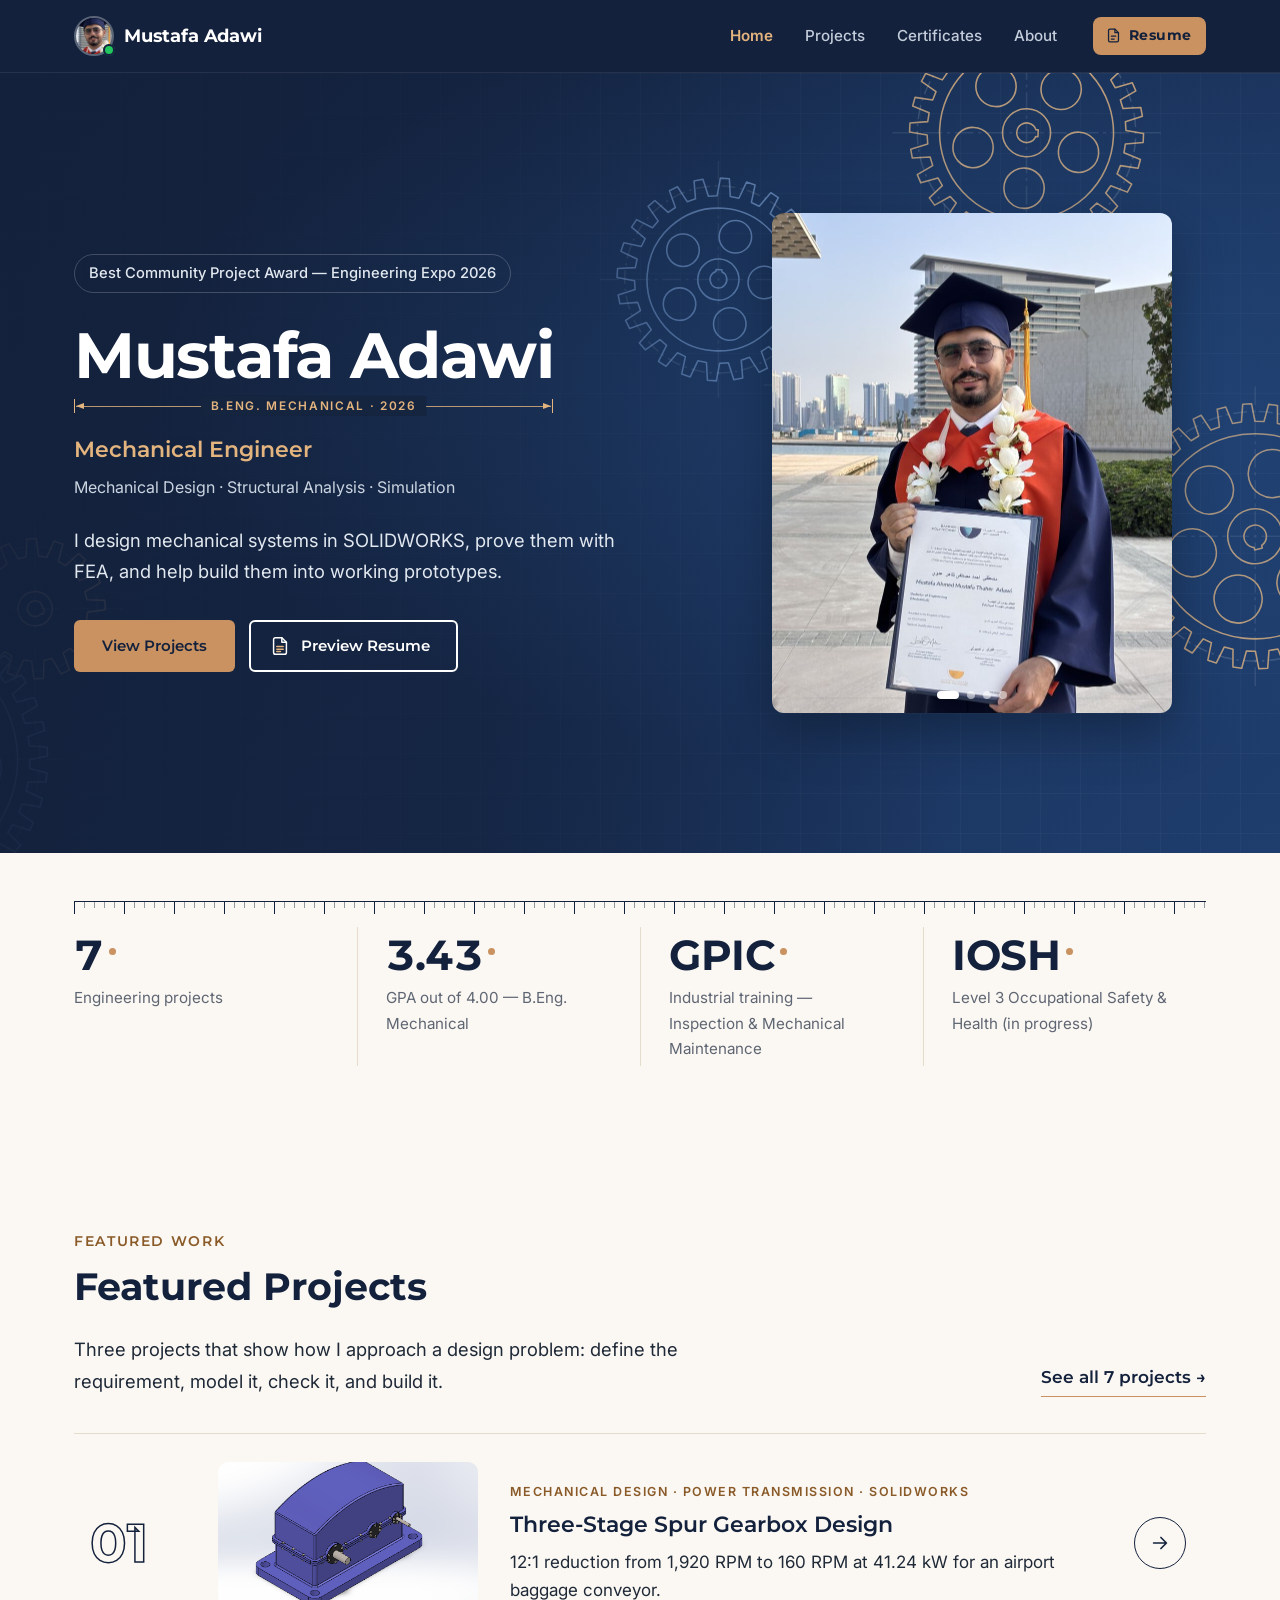
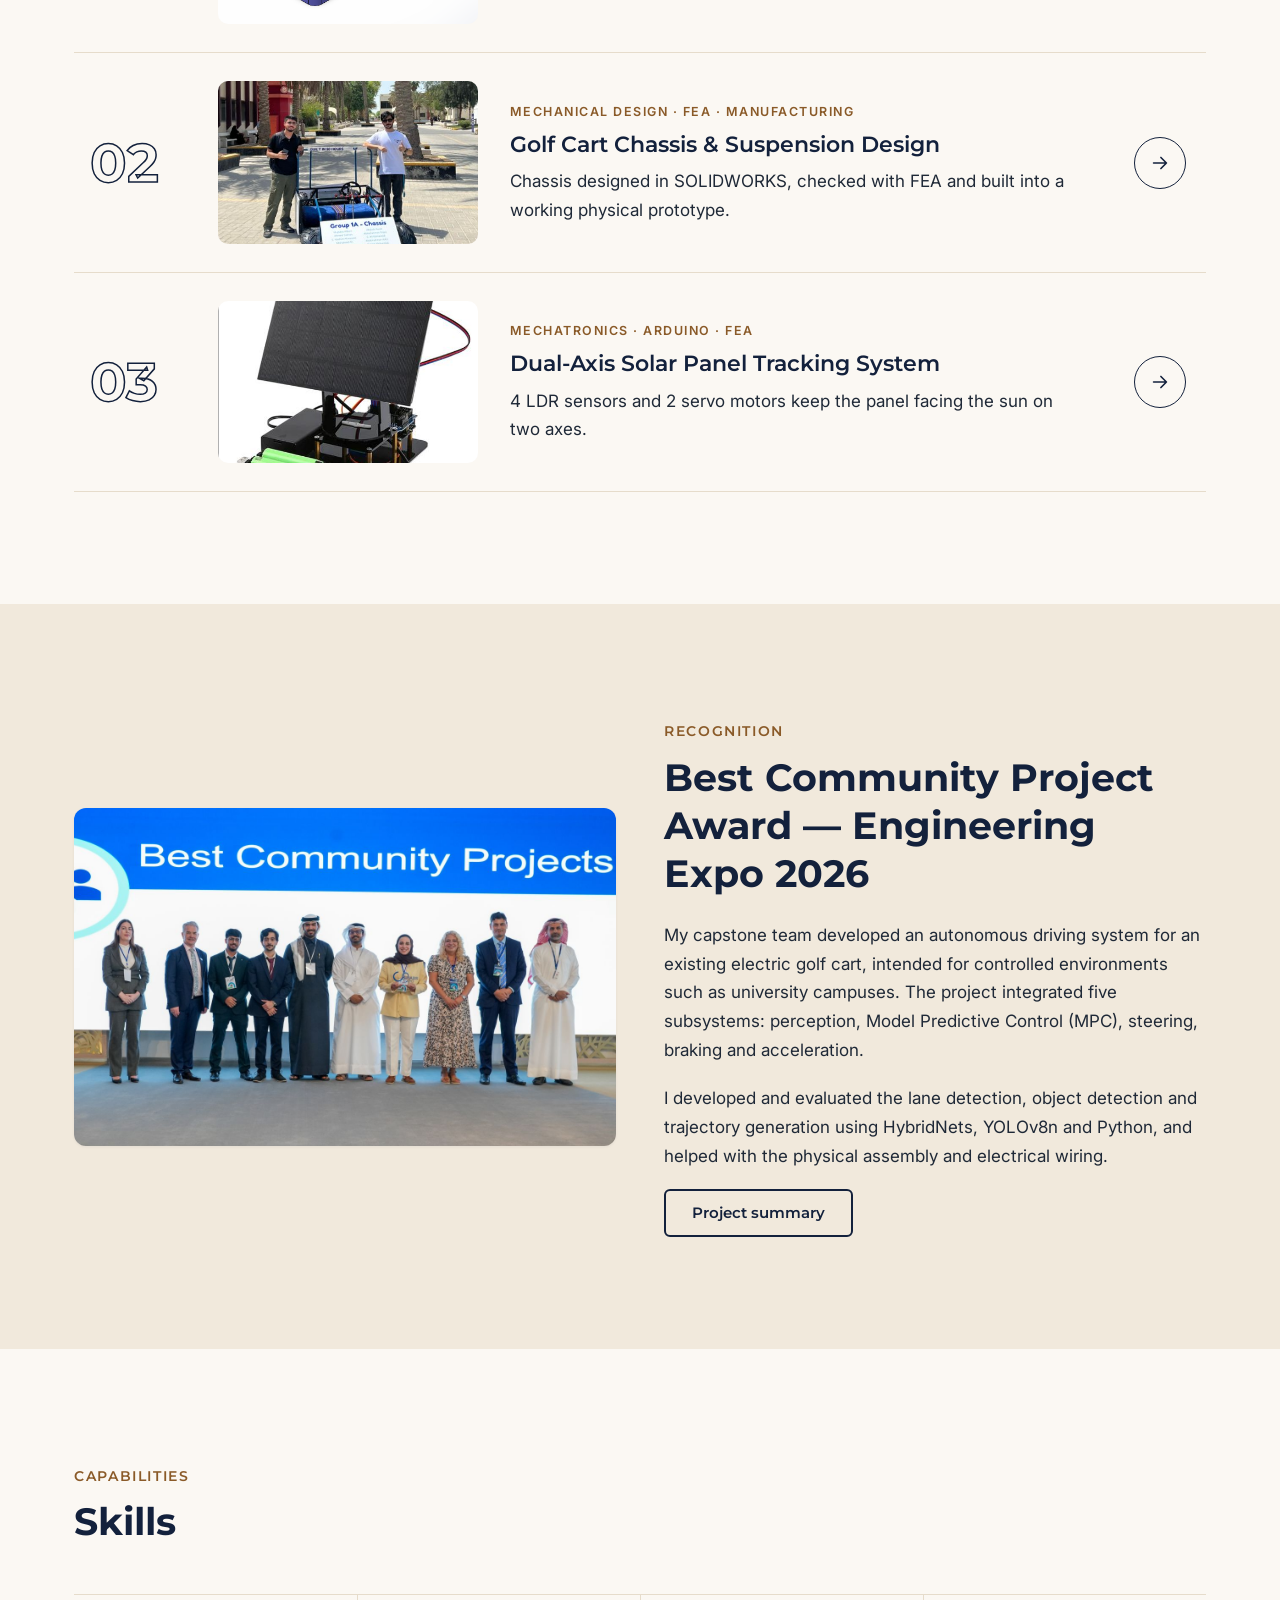
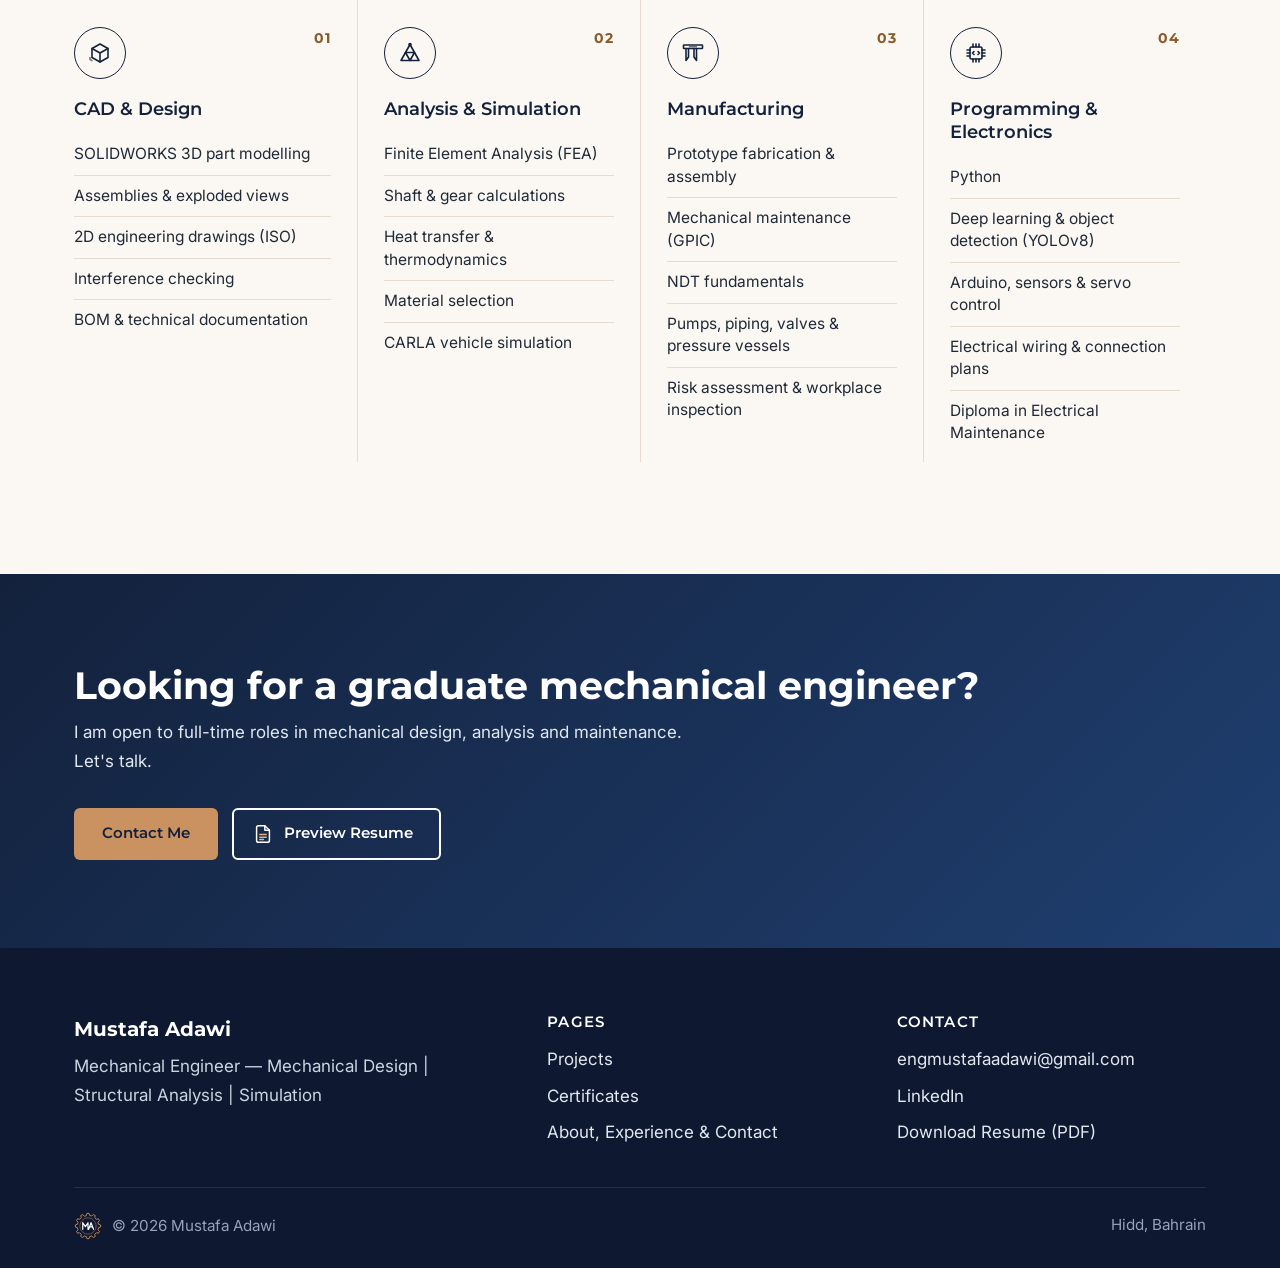
==== index.html @ 3543cd1d "First upload of portfolio" ====
<!DOCTYPE html>
<html lang="en" class="no-js">
<head>
  <meta charset="UTF-8">
  <meta name="viewport" content="width=device-width, initial-scale=1">
  <title>Mustafa Adawi — Portfolio</title>
  <meta name="description" content="Engineering portfolio of Mustafa Adawi, Mechanical Engineering graduate from Bahrain Polytechnic: mechanical design, SOLIDWORKS, FEA, manufacturing and mechatronics projects.">
  <meta property="og:type" content="website">
  <meta property="og:title" content="Mustafa Adawi | Mechanical Engineer">
  <meta property="og:description" content="Mechanical design, structural analysis and simulation projects — gearbox design, golf cart chassis, solar tracker and an award-winning autonomous golf cart.">
  <meta property="og:image" content="assets/img/gearbox-render.png">
  <link rel="icon" href="assets/img/favicon.svg" type="image/svg+xml">
  <link rel="preconnect" href="https://fonts.googleapis.com">
  <link rel="preconnect" href="https://fonts.gstatic.com" crossorigin>
  <link href="https://fonts.googleapis.com/css2?family=Inter:wght@400;500;600&family=Montserrat:wght@600;700&display=swap" rel="stylesheet">
  <link rel="stylesheet" href="assets/css/style.css">
</head>
<body data-page="home">
  <a class="skip-link" href="#main">Skip to content</a>

  <header class="site-header">
    <nav class="container nav" aria-label="Main">
      <a class="brand" href="index.html"><img class="brand__avatar" src="assets/img/avatar.jpg" alt="" width="40" height="40">Mustafa Adawi</a>
      <button class="nav__toggle" type="button" aria-expanded="false" aria-controls="nav-menu" aria-label="Open menu">
        <span class="nav__toggle-bar"></span><span class="nav__toggle-bar"></span><span class="nav__toggle-bar"></span>
      </button>
      <ul class="nav__menu" id="nav-menu">
        <li><a class="nav__link" data-nav="home" href="index.html">Home</a></li>
        <li><a class="nav__link" data-nav="projects" href="projects.html">Projects</a></li>
        <li><a class="nav__link" data-nav="certificates" href="certificates.html">Certificates</a></li>
        <li><a class="nav__link" data-nav="about" href="about.html">About</a></li>
        <li class="nav__cta"><a class="nav__cv" href="assets/docs/Mustafa-Adawi-Resume.pdf" target="_blank" rel="noopener" data-cv-preview="assets/img/resume-preview.jpg" aria-label="View resume"><svg viewBox="0 0 24 24" fill="none" stroke="currentColor" stroke-width="1.8" stroke-linecap="round" stroke-linejoin="round" aria-hidden="true"><path d="M14 3H7a2 2 0 0 0-2 2v14a2 2 0 0 0 2 2h10a2 2 0 0 0 2-2V8l-5-5Z"/><path d="M14 3v5h5M9 13h6M9 17h4"/></svg><span>Resume</span></a></li>
      </ul>
    </nav>
  </header>

  <main id="main">
    <!-- HERO -->
    <section class="hero hero--gears">
      <!-- GEARS:START --><svg class="hero__gears" xmlns="http://www.w3.org/2000/svg" viewBox="0 0 1920 1000" preserveAspectRatio="xMaxYMid slice" aria-hidden="true" focusable="false"><g fill="none" stroke-width="2" stroke-linejoin="round" vector-effect="non-scaling-stroke"><g transform="translate(1490 400)"><path d="M-232,0H232M0,-232V232" stroke="rgba(255,255,255,0.12)" stroke-dasharray="24 6 4 6"/><g transform="rotate(0)"><animateTransform attributeName="transform" type="rotate" from="0" to="360" dur="120s" repeatCount="indefinite"/><path d="M187.29,-8.83L209.93,-5.61L209.93,5.61L187.29,8.83L186.37,20.58L208.22,27.3L206.46,38.38L183.6,38.02L180.85,49.48L201.38,59.54L197.92,70.2L175.4,66.28L170.89,77.16L189.59,90.31L184.5,100.3L162.87,92.9L156.71,102.94L173.13,118.85L166.54,127.93L146.33,117.23L138.68,126.19L152.4,144.47L144.47,152.4L126.19,138.68L117.23,146.33L127.93,166.54L118.85,173.13L102.94,156.71L92.9,162.87L100.3,184.5L90.31,189.59L77.16,170.89L66.28,175.4L70.2,197.92L59.54,201.38L49.48,180.85L38.02,183.6L38.38,206.46L27.3,208.22L20.58,186.37L8.83,187.29L5.61,209.93L-5.61,209.93L-8.83,187.29L-20.58,186.37L-27.3,208.22L-38.38,206.46L-38.02,183.6L-49.48,180.85L-59.54,201.38L-70.2,197.92L-66.28,175.4L-77.16,170.89L-90.31,189.59L-100.3,184.5L-92.9,162.87L-102.94,156.71L-118.85,173.13L-127.93,166.54L-117.23,146.33L-126.19,138.68L-144.47,152.4L-152.4,144.47L-138.68,126.19L-146.33,117.23L-166.54,127.93L-173.13,118.85L-156.71,102.94L-162.87,92.9L-184.5,100.3L-189.59,90.31L-170.89,77.16L-175.4,66.28L-197.92,70.2L-201.38,59.54L-180.85,49.48L-183.6,38.02L-206.46,38.38L-208.22,27.3L-186.37,20.58L-187.29,8.83L-209.93,5.61L-209.93,-5.61L-187.29,-8.83L-186.37,-20.58L-208.22,-27.3L-206.46,-38.38L-183.6,-38.02L-180.85,-49.48L-201.38,-59.54L-197.92,-70.2L-175.4,-66.28L-170.89,-77.16L-189.59,-90.31L-184.5,-100.3L-162.87,-92.9L-156.71,-102.94L-173.13,-118.85L-166.54,-127.93L-146.33,-117.23L-138.68,-126.19L-152.4,-144.47L-144.47,-152.4L-126.19,-138.68L-117.23,-146.33L-127.93,-166.54L-118.85,-173.13L-102.94,-156.71L-92.9,-162.87L-100.3,-184.5L-90.31,-189.59L-77.16,-170.89L-66.28,-175.4L-70.2,-197.92L-59.54,-201.38L-49.48,-180.85L-38.02,-183.6L-38.38,-206.46L-27.3,-208.22L-20.58,-186.37L-8.83,-187.29L-5.61,-209.93L5.61,-209.93L8.83,-187.29L20.58,-186.37L27.3,-208.22L38.38,-206.46L38.02,-183.6L49.48,-180.85L59.54,-201.38L70.2,-197.92L66.28,-175.4L77.16,-170.89L90.31,-189.59L100.3,-184.5L92.9,-162.87L102.94,-156.71L118.85,-173.13L127.93,-166.54L117.23,-146.33L126.19,-138.68L144.47,-152.4L152.4,-144.47L138.68,-126.19L146.33,-117.23L166.54,-127.93L173.13,-118.85L156.71,-102.94L162.87,-92.9L184.5,-100.3L189.59,-90.31L170.89,-77.16L175.4,-66.28L197.92,-70.2L201.38,-59.54L180.85,-49.48L183.6,-38.02L206.46,-38.38L208.22,-27.3L186.37,-20.58Z" stroke="#E3B47E"/><circle r="171.5" stroke="#E3B47E"/><circle cx="107.75" cy="0" r="40.8" stroke="#E3B47E"/><circle cx="53.88" cy="93.31" r="40.8" stroke="#E3B47E"/><circle cx="-53.88" cy="93.31" r="40.8" stroke="#E3B47E"/><circle cx="-107.75" cy="0" r="40.8" stroke="#E3B47E"/><circle cx="-53.88" cy="-93.31" r="40.8" stroke="#E3B47E"/><circle cx="53.88" cy="-93.31" r="40.8" stroke="#E3B47E"/><circle r="44" stroke="#E3B47E"/><path d="M-6.3,-16.92L-6.3,-21.15L6.3,-21.15L6.3,-16.92A18,18 0 1 1 -6.3,-16.92Z" stroke="#E3B47E"/><circle r="200" stroke="rgba(255,255,255,0.18)" stroke-dasharray="18 6 3 6"/></g></g><g transform="translate(1199.98 264.76)"><path d="M-152,0H152M0,-152V152" stroke="rgba(255,255,255,0.12)" stroke-dasharray="24 6 4 6"/><g transform="rotate(374.17)"><animateTransform attributeName="transform" type="rotate" from="374.17" to="14.17" dur="72s" repeatCount="indefinite"/><path d="M107.17,-8.43L129.87,-5.78L129.87,5.78L107.17,8.43L105.7,19.59L126.94,28.03L123.95,39.2L101.33,35.88L97.03,46.28L115.36,59.93L109.58,69.94L88.59,60.89L81.74,69.82L95.92,87.74L87.74,95.92L69.82,81.74L60.89,88.59L69.94,109.58L59.93,115.36L46.28,97.03L35.88,101.33L39.2,123.95L28.03,126.94L19.59,105.7L8.43,107.17L5.78,129.87L-5.78,129.87L-8.43,107.17L-19.59,105.7L-28.03,126.94L-39.2,123.95L-35.88,101.33L-46.28,97.03L-59.93,115.36L-69.94,109.58L-60.89,88.59L-69.82,81.74L-87.74,95.92L-95.92,87.74L-81.74,69.82L-88.59,60.89L-109.58,69.94L-115.36,59.93L-97.03,46.28L-101.33,35.88L-123.95,39.2L-126.94,28.03L-105.7,19.59L-107.17,8.43L-129.87,5.78L-129.87,-5.78L-107.17,-8.43L-105.7,-19.59L-126.94,-28.03L-123.95,-39.2L-101.33,-35.88L-97.03,-46.28L-115.36,-59.93L-109.58,-69.94L-88.59,-60.89L-81.74,-69.82L-95.92,-87.74L-87.74,-95.92L-69.82,-81.74L-60.89,-88.59L-69.94,-109.58L-59.93,-115.36L-46.28,-97.03L-35.88,-101.33L-39.2,-123.95L-28.03,-126.94L-19.59,-105.7L-8.43,-107.17L-5.78,-129.87L5.78,-129.87L8.43,-107.17L19.59,-105.7L28.03,-126.94L39.2,-123.95L35.88,-101.33L46.28,-97.03L59.93,-115.36L69.94,-109.58L60.89,-88.59L69.82,-81.74L87.74,-95.92L95.92,-87.74L81.74,-69.82L88.59,-60.89L109.58,-69.94L115.36,-59.93L97.03,-46.28L101.33,-35.88L123.95,-39.2L126.94,-28.03L105.7,-19.59Z" stroke="#8FB3E8"/><circle r="91.5" stroke="#8FB3E8"/><circle cx="58.95" cy="0" r="20.83" stroke="#8FB3E8"/><circle cx="18.22" cy="56.06" r="20.83" stroke="#8FB3E8"/><circle cx="-47.69" cy="34.65" r="20.83" stroke="#8FB3E8"/><circle cx="-47.69" cy="-34.65" r="20.83" stroke="#8FB3E8"/><circle cx="18.22" cy="-56.06" r="20.83" stroke="#8FB3E8"/><circle r="26.4" stroke="#8FB3E8"/><path d="M-3.78,-10.15L-3.78,-12.69L3.78,-12.69L3.78,-10.15A10.8,10.8 0 1 1 -3.78,-10.15Z" stroke="#8FB3E8"/><circle r="120" stroke="rgba(255,255,255,0.18)" stroke-dasharray="18 6 3 6"/></g></g><g transform="translate(1643.68 645.93)"><path d="M-122,0H122M0,-122V122" stroke="rgba(255,255,255,0.12)" stroke-dasharray="24 6 4 6"/><g transform="rotate(236.89)"><animateTransform attributeName="transform" type="rotate" from="236.89" to="-123.11" dur="54s" repeatCount="indefinite"/><path d="M77.08,-8.1L99.82,-5.93L99.82,5.93L77.08,8.1L75.2,18.75L95.83,28.57L91.78,39.71L69.66,33.97L64.25,43.34L80.28,59.62L72.66,68.71L53.84,55.75L45.55,62.7L55.05,83.48L44.78,89.42L31.52,70.8L21.36,74.5L23.17,97.28L11.49,99.34L5.41,77.31L-5.41,77.31L-11.49,99.34L-23.17,97.28L-21.36,74.5L-31.52,70.8L-44.78,89.42L-55.05,83.48L-45.55,62.7L-53.84,55.75L-72.66,68.71L-80.28,59.62L-64.25,43.34L-69.66,33.97L-91.78,39.71L-95.83,28.57L-75.2,18.75L-77.08,8.1L-99.82,5.93L-99.82,-5.93L-77.08,-8.1L-75.2,-18.75L-95.83,-28.57L-91.78,-39.71L-69.66,-33.97L-64.25,-43.34L-80.28,-59.62L-72.66,-68.71L-53.84,-55.75L-45.55,-62.7L-55.05,-83.48L-44.78,-89.42L-31.52,-70.8L-21.36,-74.5L-23.17,-97.28L-11.49,-99.34L-5.41,-77.31L5.41,-77.31L11.49,-99.34L23.17,-97.28L21.36,-74.5L31.52,-70.8L44.78,-89.42L55.05,-83.48L45.55,-62.7L53.84,-55.75L72.66,-68.71L80.28,-59.62L64.25,-43.34L69.66,-33.97L91.78,-39.71L95.83,-28.57L75.2,-18.75Z" stroke="#8FB3E8"/><circle r="61.5" stroke="#8FB3E8"/><circle cx="41.75" cy="0" r="12.64" stroke="#8FB3E8"/><circle cx="12.9" cy="39.71" r="12.64" stroke="#8FB3E8"/><circle cx="-33.78" cy="24.54" r="12.64" stroke="#8FB3E8"/><circle cx="-33.78" cy="-24.54" r="12.64" stroke="#8FB3E8"/><circle cx="12.9" cy="-39.71" r="12.64" stroke="#8FB3E8"/><circle r="22" stroke="#8FB3E8"/><path d="M-3.5,-9.4L-3.5,-11.75L3.5,-11.75L3.5,-9.4A10,10 0 1 1 -3.5,-9.4Z" stroke="#8FB3E8"/><circle r="90" stroke="rgba(255,255,255,0.18)" stroke-dasharray="18 6 3 6"/></g></g><g transform="translate(1888.21 593.96)"><path d="M-192,0H192M0,-192V192" stroke="rgba(255,255,255,0.12)" stroke-dasharray="24 6 4 6"/><g transform="rotate(157.38)"><animateTransform attributeName="transform" type="rotate" from="157.38" to="517.38" dur="96s" repeatCount="indefinite"/><path d="M147.24,-8.68L169.91,-5.67L169.91,5.67L147.24,8.68L146.11,20.21L167.75,27.58L165.53,38.71L142.72,37.24L139.36,48.33L159.14,59.78L154.8,70.26L132.71,64.37L127.25,74.58L144.42,89.68L138.12,99.11L117.6,89.02L110.26,97.98L124.15,116.13L116.13,124.15L97.98,110.26L89.02,117.6L99.11,138.12L89.68,144.42L74.58,127.25L64.37,132.71L70.26,154.8L59.78,159.14L48.33,139.36L37.24,142.72L38.71,165.53L27.58,167.75L20.21,146.11L8.68,147.24L5.67,169.91L-5.67,169.91L-8.68,147.24L-20.21,146.11L-27.58,167.75L-38.71,165.53L-37.24,142.72L-48.33,139.36L-59.78,159.14L-70.26,154.8L-64.37,132.71L-74.58,127.25L-89.68,144.42L-99.11,138.12L-89.02,117.6L-97.98,110.26L-116.13,124.15L-124.15,116.13L-110.26,97.98L-117.6,89.02L-138.12,99.11L-144.42,89.68L-127.25,74.58L-132.71,64.37L-154.8,70.26L-159.14,59.78L-139.36,48.33L-142.72,37.24L-165.53,38.71L-167.75,27.58L-146.11,20.21L-147.24,8.68L-169.91,5.67L-169.91,-5.67L-147.24,-8.68L-146.11,-20.21L-167.75,-27.58L-165.53,-38.71L-142.72,-37.24L-139.36,-48.33L-159.14,-59.78L-154.8,-70.26L-132.71,-64.37L-127.25,-74.58L-144.42,-89.68L-138.12,-99.11L-117.6,-89.02L-110.26,-97.98L-124.15,-116.13L-116.13,-124.15L-97.98,-110.26L-89.02,-117.6L-99.11,-138.12L-89.68,-144.42L-74.58,-127.25L-64.37,-132.71L-70.26,-154.8L-59.78,-159.14L-48.33,-139.36L-37.24,-142.72L-38.71,-165.53L-27.58,-167.75L-20.21,-146.11L-8.68,-147.24L-5.67,-169.91L5.67,-169.91L8.68,-147.24L20.21,-146.11L27.58,-167.75L38.71,-165.53L37.24,-142.72L48.33,-139.36L59.78,-159.14L70.26,-154.8L64.37,-132.71L74.58,-127.25L89.68,-144.42L99.11,-138.12L89.02,-117.6L97.98,-110.26L116.13,-124.15L124.15,-116.13L110.26,-97.98L117.6,-89.02L138.12,-99.11L144.42,-89.68L127.25,-74.58L132.71,-64.37L154.8,-70.26L159.14,-59.78L139.36,-48.33L142.72,-37.24L165.53,-38.71L167.75,-27.58L146.11,-20.21Z" stroke="#E3B47E"/><circle r="131.5" stroke="#E3B47E"/><circle cx="83.35" cy="0" r="30.82" stroke="#E3B47E"/><circle cx="41.68" cy="72.18" r="30.82" stroke="#E3B47E"/><circle cx="-41.68" cy="72.18" r="30.82" stroke="#E3B47E"/><circle cx="-83.35" cy="0" r="30.82" stroke="#E3B47E"/><circle cx="-41.68" cy="-72.18" r="30.82" stroke="#E3B47E"/><circle cx="41.68" cy="-72.18" r="30.82" stroke="#E3B47E"/><circle r="35.2" stroke="#E3B47E"/><path d="M-5.04,-13.54L-5.04,-16.92L5.04,-16.92L5.04,-13.54A14.4,14.4 0 1 1 -5.04,-13.54Z" stroke="#E3B47E"/><circle r="160" stroke="rgba(255,255,255,0.18)" stroke-dasharray="18 6 3 6"/></g></g><g transform="translate(1595.07 76.64)"><path d="M-172,0H172M0,-172V172" stroke="rgba(255,255,255,0.12)" stroke-dasharray="24 6 4 6"/><g transform="rotate(101.57)"><animateTransform attributeName="transform" type="rotate" from="101.57" to="-258.43" dur="84s" repeatCount="indefinite"/><path d="M127.21,-8.58L149.89,-5.72L149.89,5.72L127.21,8.58L125.93,19.95L147.41,27.78L144.86,38.93L122.11,36.67L118.33,47.47L137.53,59.88L132.56,70.19L110.89,62.92L104.81,72.61L120.76,88.98L113.62,97.93L94.11,86.02L86.02,94.11L97.93,113.62L88.98,120.76L72.61,104.81L62.92,110.89L70.19,132.56L59.88,137.53L47.47,118.33L36.67,122.11L38.93,144.86L27.78,147.41L19.95,125.93L8.58,127.21L5.72,149.89L-5.72,149.89L-8.58,127.21L-19.95,125.93L-27.78,147.41L-38.93,144.86L-36.67,122.11L-47.47,118.33L-59.88,137.53L-70.19,132.56L-62.92,110.89L-72.61,104.81L-88.98,120.76L-97.93,113.62L-86.02,94.11L-94.11,86.02L-113.62,97.93L-120.76,88.98L-104.81,72.61L-110.89,62.92L-132.56,70.19L-137.53,59.88L-118.33,47.47L-122.11,36.67L-144.86,38.93L-147.41,27.78L-125.93,19.95L-127.21,8.58L-149.89,5.72L-149.89,-5.72L-127.21,-8.58L-125.93,-19.95L-147.41,-27.78L-144.86,-38.93L-122.11,-36.67L-118.33,-47.47L-137.53,-59.88L-132.56,-70.19L-110.89,-62.92L-104.81,-72.61L-120.76,-88.98L-113.62,-97.93L-94.11,-86.02L-86.02,-94.11L-97.93,-113.62L-88.98,-120.76L-72.61,-104.81L-62.92,-110.89L-70.19,-132.56L-59.88,-137.53L-47.47,-118.33L-36.67,-122.11L-38.93,-144.86L-27.78,-147.41L-19.95,-125.93L-8.58,-127.21L-5.72,-149.89L5.72,-149.89L8.58,-127.21L19.95,-125.93L27.78,-147.41L38.93,-144.86L36.67,-122.11L47.47,-118.33L59.88,-137.53L70.19,-132.56L62.92,-110.89L72.61,-104.81L88.98,-120.76L97.93,-113.62L86.02,-94.11L94.11,-86.02L113.62,-97.93L120.76,-88.98L104.81,-72.61L110.89,-62.92L132.56,-70.19L137.53,-59.88L118.33,-47.47L122.11,-36.67L144.86,-38.93L147.41,-27.78L125.93,-19.95Z" stroke="#E3B47E"/><circle r="111.5" stroke="#E3B47E"/><circle cx="71.15" cy="0" r="25.82" stroke="#E3B47E"/><circle cx="21.99" cy="67.67" r="25.82" stroke="#E3B47E"/><circle cx="-57.56" cy="41.82" r="25.82" stroke="#E3B47E"/><circle cx="-57.56" cy="-41.82" r="25.82" stroke="#E3B47E"/><circle cx="21.99" cy="-67.67" r="25.82" stroke="#E3B47E"/><circle r="30.8" stroke="#E3B47E"/><path d="M-4.41,-11.84L-4.41,-14.81L4.41,-14.81L4.41,-11.84A12.6,12.6 0 1 1 -4.41,-11.84Z" stroke="#E3B47E"/><circle r="140" stroke="rgba(255,255,255,0.18)" stroke-dasharray="18 6 3 6"/></g></g><g transform="translate(150 880)"><path d="M-212,0H212M0,-212V212" stroke="rgba(255,255,255,0.12)" stroke-dasharray="24 6 4 6"/><g transform="rotate(0)"><animateTransform attributeName="transform" type="rotate" from="0" to="360" dur="108s" repeatCount="indefinite"/><path d="M167.27,-8.77L189.92,-5.64L189.92,5.64L167.27,8.77L166.25,20.41L188.01,27.43L186.05,38.53L163.21,37.68L160.18,48.97L180.39,59.66L176.54,70.25L154.18,65.45L149.24,76.04L167.29,90.08L161.65,99.84L140.48,91.23L133.77,100.8L149.11,117.76L141.86,126.39L122.5,114.23L114.23,122.5L126.39,141.86L117.76,149.11L100.8,133.77L91.23,140.48L99.84,161.65L90.08,167.29L76.04,149.24L65.45,154.18L70.25,176.54L59.66,180.39L48.97,160.18L37.68,163.21L38.53,186.05L27.43,188.01L20.41,166.25L8.77,167.27L5.64,189.92L-5.64,189.92L-8.77,167.27L-20.41,166.25L-27.43,188.01L-38.53,186.05L-37.68,163.21L-48.97,160.18L-59.66,180.39L-70.25,176.54L-65.45,154.18L-76.04,149.24L-90.08,167.29L-99.84,161.65L-91.23,140.48L-100.8,133.77L-117.76,149.11L-126.39,141.86L-114.23,122.5L-122.5,114.23L-141.86,126.39L-149.11,117.76L-133.77,100.8L-140.48,91.23L-161.65,99.84L-167.29,90.08L-149.24,76.04L-154.18,65.45L-176.54,70.25L-180.39,59.66L-160.18,48.97L-163.21,37.68L-186.05,38.53L-188.01,27.43L-166.25,20.41L-167.27,8.77L-189.92,5.64L-189.92,-5.64L-167.27,-8.77L-166.25,-20.41L-188.01,-27.43L-186.05,-38.53L-163.21,-37.68L-160.18,-48.97L-180.39,-59.66L-176.54,-70.25L-154.18,-65.45L-149.24,-76.04L-167.29,-90.08L-161.65,-99.84L-140.48,-91.23L-133.77,-100.8L-149.11,-117.76L-141.86,-126.39L-122.5,-114.23L-114.23,-122.5L-126.39,-141.86L-117.76,-149.11L-100.8,-133.77L-91.23,-140.48L-99.84,-161.65L-90.08,-167.29L-76.04,-149.24L-65.45,-154.18L-70.25,-176.54L-59.66,-180.39L-48.97,-160.18L-37.68,-163.21L-38.53,-186.05L-27.43,-188.01L-20.41,-166.25L-8.77,-167.27L-5.64,-189.92L5.64,-189.92L8.77,-167.27L20.41,-166.25L27.43,-188.01L38.53,-186.05L37.68,-163.21L48.97,-160.18L59.66,-180.39L70.25,-176.54L65.45,-154.18L76.04,-149.24L90.08,-167.29L99.84,-161.65L91.23,-140.48L100.8,-133.77L117.76,-149.11L126.39,-141.86L114.23,-122.5L122.5,-114.23L141.86,-126.39L149.11,-117.76L133.77,-100.8L140.48,-91.23L161.65,-99.84L167.29,-90.08L149.24,-76.04L154.18,-65.45L176.54,-70.25L180.39,-59.66L160.18,-48.97L163.21,-37.68L186.05,-38.53L188.01,-27.43L166.25,-20.41Z" stroke="#8FB3E8"/><circle r="151.5" stroke="#8FB3E8"/><circle cx="95.55" cy="0" r="35.81" stroke="#8FB3E8"/><circle cx="47.78" cy="82.75" r="35.81" stroke="#8FB3E8"/><circle cx="-47.78" cy="82.75" r="35.81" stroke="#8FB3E8"/><circle cx="-95.55" cy="0" r="35.81" stroke="#8FB3E8"/><circle cx="-47.78" cy="-82.75" r="35.81" stroke="#8FB3E8"/><circle cx="47.78" cy="-82.75" r="35.81" stroke="#8FB3E8"/><circle r="39.6" stroke="#8FB3E8"/><path d="M-5.67,-15.23L-5.67,-19.04L5.67,-19.04L5.67,-15.23A16.2,16.2 0 1 1 -5.67,-15.23Z" stroke="#8FB3E8"/><circle r="180" stroke="rgba(255,255,255,0.18)" stroke-dasharray="18 6 3 6"/></g></g><g transform="translate(323.97 686.78)"><path d="M-112,0H112M0,-112V112" stroke="rgba(255,255,255,0.12)" stroke-dasharray="24 6 4 6"/><g transform="rotate(125.25)"><animateTransform attributeName="transform" type="rotate" from="125.25" to="-234.75" dur="48s" repeatCount="indefinite"/><path d="M67.03,-7.93L89.8,-6L89.8,6L67.03,7.93L64.97,18.32L85.26,28.82L80.67,39.91L58.89,32.98L53.01,41.79L67.74,59.25L59.25,67.74L41.79,53.01L32.98,58.89L39.91,80.67L28.82,85.26L18.32,64.97L7.93,67.03L6,89.8L-6,89.8L-7.93,67.03L-18.32,64.97L-28.82,85.26L-39.91,80.67L-32.98,58.89L-41.79,53.01L-59.25,67.74L-67.74,59.25L-53.01,41.79L-58.89,32.98L-80.67,39.91L-85.26,28.82L-64.97,18.32L-67.03,7.93L-89.8,6L-89.8,-6L-67.03,-7.93L-64.97,-18.32L-85.26,-28.82L-80.67,-39.91L-58.89,-32.98L-53.01,-41.79L-67.74,-59.25L-59.25,-67.74L-41.79,-53.01L-32.98,-58.89L-39.91,-80.67L-28.82,-85.26L-18.32,-64.97L-7.93,-67.03L-6,-89.8L6,-89.8L7.93,-67.03L18.32,-64.97L28.82,-85.26L39.91,-80.67L32.98,-58.89L41.79,-53.01L59.25,-67.74L67.74,-59.25L53.01,-41.79L58.89,-32.98L80.67,-39.91L85.26,-28.82L64.97,-18.32Z" stroke="#E3B47E"/><circle r="22" stroke="#E3B47E"/><path d="M-3.5,-9.4L-3.5,-11.75L3.5,-11.75L3.5,-9.4A10,10 0 1 1 -3.5,-9.4Z" stroke="#E3B47E"/><circle r="80" stroke="rgba(255,255,255,0.18)" stroke-dasharray="18 6 3 6"/></g></g></g></svg><!-- GEARS:END -->
      <div class="container hero__grid">
        <div>
          <span class="hero__badge hero-anim">Best Community Project Award — Engineering Expo 2026</span>
          <div class="hero__name hero-anim">
            <h1>Mustafa <span class="accent">Adawi</span></h1>
            <span class="dim-line" aria-hidden="true"><span class="dim-line__label">B.Eng. Mechanical · 2026</span></span>
          </div>
          <p class="hero__role hero-anim">Mechanical Engineer</p>
          <p class="hero__disciplines hero-anim">Mechanical Design · Structural Analysis · Simulation</p>

          <p class="hero__text hero-anim">I design mechanical systems in SOLIDWORKS, prove them with FEA, and help build them into working prototypes.</p>
          <div class="hero__actions hero-anim">
            <a class="btn btn--primary" href="projects.html">View Projects</a>
            <a class="btn btn--light btn-cv" href="assets/docs/Mustafa-Adawi-Resume.pdf" target="_blank" rel="noopener" data-cv-preview><span class="btn-cv__icon" aria-hidden="true"><svg viewBox="0 0 24 24" fill="none" stroke="currentColor" stroke-width="1.6" stroke-linecap="round" stroke-linejoin="round"><path d="M14 3H7a2 2 0 0 0-2 2v14a2 2 0 0 0 2 2h10a2 2 0 0 0 2-2V8l-5-5Z"/><path d="M14 3v5h5"/><path class="btn-cv__lines" d="M8.5 12.5h7M8.5 15.5h7M8.5 18h4"/></svg><span class="btn-cv__scan"></span></span><span>Preview Resume</span></a>
          </div>
        </div>
        <div class="hero__photo hero__slides hero-anim" role="region" aria-roledescription="slideshow" aria-label="Graduation photos">
          <img class="hero__slide is-active" src="assets/img/profile-graduation.jpg" alt="Mustafa Adawi at his Bahrain Polytechnic graduation, holding his Bachelor of Engineering (Mechanical) certificate" width="800" height="1067" style="object-position: 50% 20%;">
          <img class="hero__slide" src="assets/img/grad-with-faculty.jpg" alt="Mustafa Adawi holding his degree certificate beside a faculty member in academic robes at the graduation ceremony" width="480" height="846" decoding="async" style="object-position: 62% 40%;">
          <img class="hero__slide" src="assets/img/grad-class-2026.jpg" alt="Mustafa Adawi with fellow Class of 2026 graduates holding their certificates" width="480" height="853" decoding="async" style="object-position: 50% 52%;">
          <img class="hero__slide" src="assets/img/grad-celebration.jpg" alt="Mustafa Adawi celebrating graduation with a classmate and a faculty member holding flowers" width="1179" height="654" decoding="async" style="object-position: 74% 40%;">
          <div class="hero__dots" role="group" aria-label="Choose photo">
            <button type="button" class="hero__dot is-active" aria-label="Photo 1 of 4" aria-current="true"></button>
            <button type="button" class="hero__dot" aria-label="Photo 2 of 4"></button>
            <button type="button" class="hero__dot" aria-label="Photo 3 of 4"></button>
            <button type="button" class="hero__dot" aria-label="Photo 4 of 4"></button>
          </div>
        </div>
      </div>
    </section>

    <!-- STATS -->
    <section class="section--tight" id="facts" aria-label="Quick facts">
      <div class="container">
        <div class="stats stats--ruler">
          <div class="stat reveal"><div class="stat__value" data-count="7">7</div><div class="stat__label">Engineering projects</div></div>
          <div class="stat reveal"><div class="stat__value" data-count="3.46" data-decimals="2">3.46</div><div class="stat__label">GPA out of 4.00 — B.Eng. Mechanical</div></div>
          <div class="stat reveal"><div class="stat__value">GPIC</div><div class="stat__label">Industrial training — Inspection &amp; Mechanical Maintenance</div></div>
          <div class="stat reveal"><div class="stat__value">IOSH</div><div class="stat__label">Level 3 Occupational Safety &amp; Health (in progress)</div></div>
        </div>
      </div>
    </section>

    <!-- FEATURED PROJECTS -->
    <section class="section">
      <div class="container">
        <div class="feature-head reveal">
          <div>
            <span class="eyebrow">Featured work</span>
            <h2>Featured Projects</h2>
            <p class="lead">Three projects that show how I approach a design problem: define the requirement, model it, check it, and build it.</p>
          </div>
          <a class="feature-head__all" href="projects.html">See all 7 projects <span aria-hidden="true">→</span></a>
        </div>
        <ol class="feature-list">
          <li class="feature reveal">
            <a class="feature__link" href="projects/gearbox.html">
              <span class="feature__num" aria-hidden="true">01</span>
              <span class="feature__media"><img src="assets/img/gearbox-render.png" alt="" loading="lazy" width="923" height="707"></span>
              <span class="feature__body">
                <span class="feature__meta">Mechanical Design · Power Transmission · SOLIDWORKS</span>
                <span class="feature__title">Three-Stage Spur Gearbox Design</span>
                <span class="feature__text">12:1 reduction from 1,920 RPM to 160 RPM at 41.24 kW for an airport baggage conveyor.</span>
              </span>
              <span class="feature__arrow" aria-hidden="true"><svg viewBox="0 0 24 24" fill="none" stroke="currentColor" stroke-width="1.8" stroke-linecap="round" stroke-linejoin="round"><path d="M5 12h14M13 6l6 6-6 6"/></svg></span>
            </a>
          </li>
          <li class="feature reveal">
            <a class="feature__link" href="projects/golf-cart.html">
              <span class="feature__num" aria-hidden="true">02</span>
              <span class="feature__media"><img src="assets/img/golf-cart-chassis.jpg" alt="" loading="lazy" width="405" height="455"></span>
              <span class="feature__body">
                <span class="feature__meta">Mechanical Design · FEA · Manufacturing</span>
                <span class="feature__title">Golf Cart Chassis &amp; Suspension Design</span>
                <span class="feature__text">Chassis designed in SOLIDWORKS, checked with FEA and built into a working physical prototype.</span>
              </span>
              <span class="feature__arrow" aria-hidden="true"><svg viewBox="0 0 24 24" fill="none" stroke="currentColor" stroke-width="1.8" stroke-linecap="round" stroke-linejoin="round"><path d="M5 12h14M13 6l6 6-6 6"/></svg></span>
            </a>
          </li>
          <li class="feature reveal">
            <a class="feature__link" href="projects/solar-tracker.html">
              <span class="feature__num" aria-hidden="true">03</span>
              <span class="feature__media"><img src="assets/img/solar-tracker.png" alt="" loading="lazy" width="500" height="620"></span>
              <span class="feature__body">
                <span class="feature__meta">Mechatronics · Arduino · FEA</span>
                <span class="feature__title">Dual-Axis Solar Panel Tracking System</span>
                <span class="feature__text">4 LDR sensors and 2 servo motors keep the panel facing the sun on two axes.</span>
              </span>
              <span class="feature__arrow" aria-hidden="true"><svg viewBox="0 0 24 24" fill="none" stroke="currentColor" stroke-width="1.8" stroke-linecap="round" stroke-linejoin="round"><path d="M5 12h14M13 6l6 6-6 6"/></svg></span>
            </a>
          </li>
        </ol>
      </div>
    </section>
    <!-- AWARD -->
    <section class="section section--alt">
      <div class="container award">
        <div class="award__media reveal">
          <img src="assets/img/award-team.jpg" alt="The autonomous golf cart team on stage receiving the Best Community Projects award at the Bahrain Polytechnic Engineering Expo 2026" loading="lazy" width="1280" height="936">
        </div>
        <div class="reveal">
          <span class="eyebrow">Recognition</span>
          <h2>Best Community Project Award — Engineering Expo 2026</h2>
          <p>My capstone team developed an autonomous driving system for an existing electric golf cart, intended for controlled environments such as university campuses. The project integrated five subsystems: perception, Model Predictive Control (MPC), steering, braking and acceleration.</p>
          <p>I developed and evaluated the lane detection, object detection and trajectory generation using HybridNets, YOLOv8n and Python, and helped with the physical assembly and electrical wiring.</p>
          <a class="btn btn--outline" href="projects.html#autonomous-golf-cart">Project summary</a>
        </div>
      </div>
    </section>

    <!-- SKILLS -->
    <section class="section">
      <div class="container">
        <div class="section-head reveal">
          <span class="eyebrow">Capabilities</span>
          <h2>Skills</h2>
        </div>
        <div class="grid grid--4 skills-grid">
          <div class="skill-card reveal">
            <div class="skill-card__icon" aria-hidden="true">
              <svg viewBox="0 0 24 24" fill="none" stroke="currentColor" stroke-width="1.6" stroke-linecap="round" stroke-linejoin="round"><path d="M12 3 20 7.5v9L12 21l-8-4.5v-9L12 3Z"/><path d="M12 12l8-4.5M12 12v9M12 12 4 7.5"/><path d="M2 18.5l2 1.1M2 18.5v-2" opacity=".6"/></svg>
            </div>
            <h3>CAD &amp; Design</h3>
            <ul>
              <li>SOLIDWORKS 3D part modelling</li>
              <li>Assemblies &amp; exploded views</li>
              <li>2D engineering drawings (ISO)</li>
              <li>Interference checking</li>
              <li>BOM &amp; technical documentation</li>
            </ul>
          </div>
          <div class="skill-card reveal">
            <div class="skill-card__icon" aria-hidden="true">
              <svg viewBox="0 0 24 24" fill="none" stroke="currentColor" stroke-width="1.6" stroke-linecap="round" stroke-linejoin="round"><path d="M12 3.5 21 19.5H3L12 3.5Z"/><path d="M7.5 11.5h9M12 19.5l-4.5-8M12 19.5l4.5-8"/><circle cx="12" cy="3.5" r="1"/></svg>
            </div>
            <h3>Analysis &amp; Simulation</h3>
            <ul>
              <li>Finite Element Analysis (FEA)</li>
              <li>Shaft &amp; gear calculations</li>
              <li>Heat transfer &amp; thermodynamics</li>
              <li>Material selection</li>
              <li>CARLA vehicle simulation</li>
            </ul>
          </div>
          <div class="skill-card reveal">
            <div class="skill-card__icon" aria-hidden="true">
              <svg viewBox="0 0 24 24" fill="none" stroke="currentColor" stroke-width="1.6" stroke-linecap="round" stroke-linejoin="round"><rect x="2.5" y="4" width="19" height="3.5" rx=".5"/><path d="M5 7.5v12l2.5-3.5V7.5M15.5 7.5v12L13 16V7.5"/><path d="M9 5.75h.01M11 5.75h.01M13 5.75h.01M15 5.75h.01"/></svg>
            </div>
            <h3>Manufacturing</h3>
            <ul>
              <li>Prototype fabrication &amp; assembly</li>
              <li>Mechanical maintenance (GPIC)</li>
              <li>NDT fundamentals</li>
              <li>Pumps, piping, valves &amp; pressure vessels</li>
              <li>Risk assessment &amp; workplace inspection</li>
            </ul>
          </div>
          <div class="skill-card reveal">
            <div class="skill-card__icon" aria-hidden="true">
              <svg viewBox="0 0 24 24" fill="none" stroke="currentColor" stroke-width="1.6" stroke-linecap="round" stroke-linejoin="round"><rect x="6" y="6" width="12" height="12" rx="1.5"/><path d="M9 3v3M12 3v3M15 3v3M9 18v3M12 18v3M15 18v3M3 9h3M3 12h3M3 15h3M18 9h3M18 12h3M18 15h3"/><path d="M10 10.5 8.5 12l1.5 1.5M14 10.5l1.5 1.5-1.5 1.5"/></svg>
            </div>
            <h3>Programming &amp; Electronics</h3>
            <ul>
              <li>Python</li>
              <li>Deep learning &amp; object detection (YOLOv8)</li>
              <li>Arduino, sensors &amp; servo control</li>
              <li>Electrical wiring &amp; connection plans</li>
              <li>Diploma in Electrical Maintenance</li>
            </ul>
          </div>
        </div>
      </div>
    </section>

    <!-- CTA -->
    <section class="cta-band">
      <div class="container cta-band__inner">
        <div>
          <h2>Looking for a graduate mechanical engineer?</h2>
          <p>I am open to full-time roles in mechanical design, analysis and maintenance. Let's talk.</p>
        </div>
        <div class="cta-band__actions">
          <a class="btn btn--primary" href="about.html#contact">Contact Me</a>
          <a class="btn btn--light btn-cv" href="assets/docs/Mustafa-Adawi-Resume.pdf" target="_blank" rel="noopener" data-cv-preview><span class="btn-cv__icon" aria-hidden="true"><svg viewBox="0 0 24 24" fill="none" stroke="currentColor" stroke-width="1.6" stroke-linecap="round" stroke-linejoin="round"><path d="M14 3H7a2 2 0 0 0-2 2v14a2 2 0 0 0 2 2h10a2 2 0 0 0 2-2V8l-5-5Z"/><path d="M14 3v5h5"/><path class="btn-cv__lines" d="M8.5 12.5h7M8.5 15.5h7M8.5 18h4"/></svg><span class="btn-cv__scan"></span></span><span>Preview Resume</span></a>
        </div>
      </div>
    </section>
  </main>

  <footer class="site-footer">
    <div class="container">
      <div class="footer__grid">
        <div>
          <p class="footer__name">Mustafa Adawi</p>
          <p class="footer__tagline">Mechanical Engineer — Mechanical Design | Structural Analysis | Simulation</p>
        </div>
        <div>
          <h4>Pages</h4>
          <ul class="footer__links">
            <li><a href="projects.html">Projects</a></li>
            <li><a href="certificates.html">Certificates</a></li>
            <li><a href="about.html">About, Experience &amp; Contact</a></li>
          </ul>
        </div>
        <div>
          <h4>Contact</h4>
          <ul class="footer__links">
            <li><a href="mailto:engmustafaadawi@gmail.com">engmustafaadawi@gmail.com</a></li>
            <li><a href="https://www.linkedin.com/in/mustafa-adawi-46a469348" target="_blank" rel="noopener">LinkedIn</a></li>
            <li><a href="assets/docs/Mustafa-Adawi-Resume.pdf" download>Download Resume (PDF)</a></li>
          </ul>
        </div>
      </div>
      <div class="footer__bottom">
        <span class="footer__copy"><img src="assets/img/logo-ma.svg" alt="" width="28" height="28"><span>&copy; <span class="js-year">2026</span> Mustafa Adawi</span></span>
        <span>Hidd, Bahrain</span>
      </div>
    </div>
  </footer>

  <button class="scroll-gear" type="button" aria-label="Back to top">
    <svg viewBox="0 0 64 64" aria-hidden="true">
      <circle class="scroll-gear__track" cx="32" cy="32" r="29"/>
      <circle class="scroll-gear__ring" cx="32" cy="32" r="29"/>
      <g class="scroll-gear__big" transform="translate(27 35)"><path/><circle r="3.2"/></g>
      <g class="scroll-gear__small" transform="translate(41.6 22.4)"><path/><circle r="2.2"/></g>
    </svg>
  </button>

  <script src="assets/js/main.js"></script>
</body>
</html>
---- assets/css/style.css ----
/* =========================================================
   Mustafa Adawi — Engineering Portfolio
   One shared stylesheet for every page
   ========================================================= */

/* ---------- 1. Design tokens ---------- */
:root {
  --navy: #13213C;
  --navy-2: #1F3F70;
  --accent: #C99260;
  --accent-dark: #8A5A28;     /* AA-contrast accent for text on cream */
  --blue: #24508C;            /* dashboard panel blue */
  --blue-2: #2C5E9E;
  --tan-light: #E3B47E;       /* tan for text on blue/navy */
  --bg: #FBF8F3;
  --bg-alt: #F1E9DC;
  --text: #1F2937;
  --muted: #5F6673;
  --border: #E6DCCB;

  --font-head: "Montserrat", system-ui, -apple-system, "Segoe UI", sans-serif;
  --font-body: "Inter", system-ui, -apple-system, "Segoe UI", sans-serif;

  --radius: 12px;
  --radius-sm: 8px;
  --shadow: 0 1px 3px rgba(19, 33, 60, 0.06);
  --shadow-hover: 0 12px 32px rgba(19, 33, 60, 0.14);
  --container: 1180px;
  --header-h: 72px;
  --section-pad: clamp(64px, 9vw, 112px);
}

/* ---------- 2. Reset & base ---------- */
*,
*::before,
*::after { box-sizing: border-box; }

html { scroll-behavior: smooth; scroll-padding-top: calc(var(--header-h) + 16px); }

body {
  margin: 0;
  font-family: var(--font-body);
  font-size: 17px;
  line-height: 1.7;
  color: var(--text);
  background: var(--bg);
  -webkit-font-smoothing: antialiased;
  text-align: left;
}

img { max-width: 100%; display: block; }

h1, h2, h3, h4 {
  font-family: var(--font-head);
  color: var(--navy);
  line-height: 1.25;
  margin: 0 0 0.6em;
  font-weight: 700;
}
h1 { font-size: clamp(2.2rem, 4.6vw, 3.4rem); }
h2 { font-size: clamp(1.75rem, 3.2vw, 2.4rem); }
h3 { font-size: 1.3rem; font-weight: 600; }
h4 { font-size: 1.05rem; font-weight: 600; }

p { margin: 0 0 1.1em; }

a { color: var(--accent-dark); text-decoration: none; }
a:hover { text-decoration: underline; }

ul { padding-left: 1.2em; }

:focus-visible {
  outline: 3px solid var(--accent);
  outline-offset: 3px;
  border-radius: 4px;
}

.skip-link {
  position: absolute;
  left: 16px;
  top: -60px;
  background: var(--navy);
  color: #fff;
  padding: 10px 16px;
  border-radius: var(--radius-sm);
  z-index: 1000;
}
.skip-link:focus { top: 12px; }

.container {
  width: 100%;
  max-width: var(--container);
  margin: 0 auto;
  padding: 0 24px;
}

.section { padding: var(--section-pad) 0; }
.section--alt { background: var(--bg-alt); }
.section--tight { padding: 48px 0; }

.section-head { max-width: 720px; margin-bottom: 48px; }
.eyebrow {
  display: inline-block;
  font-family: var(--font-head);
  font-weight: 600;
  font-size: 0.85rem;
  letter-spacing: 0.12em;
  text-transform: uppercase;
  color: var(--accent-dark);
  margin-bottom: 10px;
}
.lead { font-size: 1.15rem; color: var(--text); }
.muted { color: var(--muted); }

.placeholder-text {
  background: #F7EBDA;
  color: var(--accent-dark);
  font-weight: 600;
  padding: 0 4px;
  border-radius: 4px;
}

/* ---------- 3. Buttons ---------- */
.btn {
  display: inline-flex;
  align-items: center;
  gap: 8px;
  font-family: var(--font-head);
  font-weight: 600;
  font-size: 0.95rem;
  padding: 13px 26px;
  border-radius: 999px;
  border: 2px solid transparent;
  cursor: pointer;
  transition: background 0.2s, color 0.2s, border-color 0.2s, transform 0.2s;
  text-decoration: none;
  line-height: 1.2;
}
.btn:hover { text-decoration: none; transform: translateY(-2px); }
.btn--primary { background: var(--accent); color: var(--navy); }
.btn--primary:hover { background: #D6A06B; }
.btn--outline { border-color: currentColor; color: var(--navy); background: transparent; }
.btn--outline:hover { background: var(--navy); color: #fff; border-color: var(--navy); }
.btn--light { border-color: #fff; color: #fff; }
.btn--light:hover { background: #fff; color: var(--navy); }
.btn--sm { padding: 9px 18px; font-size: 0.88rem; }

/* ---------- 4. Header & navigation ---------- */
.site-header {
  position: sticky;
  top: 0;
  z-index: 100;
  background: rgba(255, 255, 255, 0.96);
  backdrop-filter: blur(8px);
  border-bottom: 1px solid var(--border);
}
.nav {
  display: flex;
  align-items: center;
  justify-content: space-between;
  height: var(--header-h);
  gap: 24px;
}
.brand {
  font-family: var(--font-head);
  font-weight: 700;
  font-size: 1.1rem;
  letter-spacing: -0.01em;
  color: var(--navy);
  display: flex;
  align-items: center;
  gap: 10px;
  white-space: nowrap;
}
.brand:hover { text-decoration: none; }
/* Green "online / available" dot on the profile photo */
.brand { position: relative; }
.brand::before,
.brand::after {
  content: "";
  position: absolute;
  left: 29px;
  top: 50%;
  margin-top: 8px;
  width: 12px;
  height: 12px;
  border-radius: 50%;
  pointer-events: none;
}
.brand::before {
  background: #22C55E;
  border: 2px solid var(--navy);
  z-index: 1;
}
.brand::after {
  background: rgba(34, 197, 94, 0.55);
  animation: status-pulse 2.2s ease-out infinite;
}
@keyframes status-pulse {
  0%   { transform: scale(1); opacity: 0.8; }
  70%  { transform: scale(2.3); opacity: 0; }
  100% { transform: scale(2.3); opacity: 0; }
}
.brand__avatar {
  width: 40px;
  height: 40px;
  border-radius: 50%;
  object-fit: cover;
  border: 2px solid var(--border);
}
.brand__mark {
  width: 36px;
  height: 36px;
  border-radius: 8px;
  background: var(--navy);
  color: var(--accent);
  display: grid;
  place-items: center;
  font-size: 0.9rem;
  letter-spacing: 0.02em;
}
.nav__menu {
  display: flex;
  align-items: center;
  gap: 32px;
  list-style: none;
  margin: 0;
  padding: 0;
}
.nav__link {
  display: block;
  font-family: var(--font-body);
  font-weight: 500;
  font-size: 0.95rem;
  color: var(--muted);
  padding: 6px 0;
  transition: color 0.2s;
}
.nav__link:hover { text-decoration: none; color: var(--navy); }
.nav__link.is-active { color: var(--navy); font-weight: 600; }
.nav__cta { margin-left: 4px; }
.nav__cv {
  display: inline-block;
  font-weight: 500;
  font-size: 0.92rem;
  color: var(--navy);
  padding: 7px 16px;
  border: 1px solid var(--navy);
  border-radius: 6px;
  transition: background 0.2s, color 0.2s;
}
.nav__cv:hover { text-decoration: none; background: var(--navy); color: #fff; }

.nav__toggle {
  display: none;
  background: none;
  border: 0;
  padding: 8px;
  cursor: pointer;
  color: var(--navy);
}
.nav__toggle-bar {
  display: block;
  width: 26px;
  height: 2px;
  background: currentColor;
  margin: 6px 0;
  transition: transform 0.25s, opacity 0.25s;
}
.nav__toggle[aria-expanded="true"] .nav__toggle-bar:nth-child(1) { transform: translateY(8px) rotate(45deg); }
.nav__toggle[aria-expanded="true"] .nav__toggle-bar:nth-child(2) { opacity: 0; }
.nav__toggle[aria-expanded="true"] .nav__toggle-bar:nth-child(3) { transform: translateY(-8px) rotate(-45deg); }

/* ---------- 5. Hero (home) ---------- */
.hero {
  background: linear-gradient(135deg, var(--navy) 0%, var(--navy-2) 100%);
  color: #fff;
  padding: clamp(64px, 10vw, 120px) 0;
  position: relative;
  overflow: hidden;
}
/* Page headers: one large, faint gear outline on the right (static) */
.hero::before,
.page-hero::before {
  content: "";
  position: absolute;
  top: 50%;
  right: -120px;
  width: 520px;
  height: 520px;
  transform: translateY(-50%);
  background: url("../img/header-gear.svg") center / contain no-repeat;
  opacity: 0.1;
  pointer-events: none;
}
/* Drawing-sheet grid: fine minor lines + stronger major lines every 100px */
.hero::after,
.page-hero::after {
  content: "";
  position: absolute;
  inset: 0;
  background:
    linear-gradient(90deg, var(--navy) 0%, rgba(19,33,60,0.6) 45%, rgba(19,33,60,0) 100%),
    linear-gradient(rgba(255,255,255,0.06) 1px, transparent 1px) 0 0 / 100px 100px,
    linear-gradient(90deg, rgba(255,255,255,0.06) 1px, transparent 1px) 0 0 / 100px 100px,
    linear-gradient(rgba(255,255,255,0.025) 1px, transparent 1px) 0 0 / 20px 20px,
    linear-gradient(90deg, rgba(255,255,255,0.025) 1px, transparent 1px) 0 0 / 20px 20px;
  pointer-events: none;
}
.page-hero { border-bottom: 1px solid rgba(201,146,96,0.35); }
.page-hero .case-subtitle { margin-bottom: 18px; }
.hero > .container,
.page-hero > .container { position: relative; z-index: 1; }
.hero__grid {
  position: relative;
  display: grid;
  grid-template-columns: 1.3fr 1fr;
  gap: 56px;
  align-items: center;
}
.hero h1 { color: #fff; margin-bottom: 12px; }
.hero__title {
  font-family: var(--font-head);
  font-weight: 600;
  color: var(--accent);
  font-size: clamp(1.05rem, 2vw, 1.25rem);
  margin-bottom: 24px;
}
.hero__text { font-size: 1.15rem; color: #E2E8F0; max-width: 580px; }
.hero__actions { display: flex; flex-wrap: wrap; gap: 14px; margin-top: 32px; }
.hero__photo {
  justify-self: center;
  width: 100%;
  max-width: 400px;
  aspect-ratio: 4 / 5;
  border-radius: 20px;
  overflow: hidden;
  border: 4px solid rgba(255,255,255,0.12);
  box-shadow: 0 24px 60px rgba(0,0,0,0.35);
}
.hero__photo img { width: 100%; height: 100%; object-fit: cover; object-position: center 20%; }
.hero__badge {
  display: inline-flex;
  align-items: center;
  gap: 8px;
  background: rgba(201, 146, 96, 0.15);
  border: 1px solid rgba(201, 146, 96, 0.45);
  color: #FFD3B3;
  font-weight: 500;
  font-size: 0.92rem;
  padding: 6px 14px;
  border-radius: 999px;
  margin-bottom: 22px;
}

/* ---------- 6. Page hero (inner pages) ---------- */
.page-hero {
  background: var(--navy);
  color: #fff;
  padding: clamp(56px, 8vw, 96px) 0 clamp(48px, 6vw, 72px);
  position: relative;
  overflow: hidden;
}
@media (max-width: 640px) {
  .page-hero::before { width: 340px; height: 340px; right: -140px; }
}
.page-hero h1 { color: #fff; }
.page-hero p { color: #E2E8F0; max-width: 720px; font-size: 1.12rem; margin: 0; }
.page-hero .eyebrow { color: var(--accent); }

/* ---------- 7. Stats ---------- */
.stats {
  display: grid;
  grid-template-columns: repeat(4, 1fr);
  gap: 20px;
}
.stat {
  background: var(--bg);
  border: 1px solid var(--border);
  border-radius: var(--radius);
  padding: 26px 24px;
  box-shadow: var(--shadow);
}
.stat__value {
  font-family: var(--font-head);
  font-weight: 700;
  font-size: 2.2rem;
  color: var(--navy);
  line-height: 1.1;
}
.stat__value--text { font-size: 1.25rem; padding-top: 8px; }
.stat__label { color: var(--muted); font-size: 0.98rem; margin-top: 6px; }
.stats--overlap { margin-top: -56px; position: relative; z-index: 2; }

/* ---------- 8. Cards & grids ---------- */
.grid { display: grid; gap: 28px; }
.grid--3 { grid-template-columns: repeat(3, 1fr); }
.grid--2 { grid-template-columns: repeat(2, 1fr); }
.grid--4 { grid-template-columns: repeat(4, 1fr); }

.card {
  background: var(--bg);
  border: 1px solid var(--border);
  border-radius: var(--radius);
  box-shadow: var(--shadow);
  overflow: hidden;
  display: flex;
  flex-direction: column;
  transition: transform 0.25s ease, box-shadow 0.25s ease;
}
.card:hover { transform: translateY(-6px); box-shadow: var(--shadow-hover); }
.card__media {
  aspect-ratio: 16 / 10;
  background: var(--bg-alt);
  overflow: hidden;
  position: relative;
}
.card__media img { width: 100%; height: 100%; object-fit: cover; transition: transform 0.4s ease; }
.card:hover .card__media img { transform: scale(1.04); }
.card__media--placeholder {
  display: grid;
  place-items: center;
  background: linear-gradient(135deg, var(--navy), var(--navy-2));
  color: #CBD5E1;
  font-family: var(--font-head);
  font-weight: 600;
  text-align: center;
  padding: 24px;
}
.card__num {
  position: absolute;
  top: 14px;
  left: 14px;
  background: var(--navy);
  color: var(--accent);
  font-family: var(--font-head);
  font-weight: 700;
  font-size: 0.9rem;
  padding: 4px 12px;
  border-radius: 999px;
}
.card__award {
  position: absolute;
  top: 14px;
  right: 14px;
  background: var(--accent);
  color: var(--navy);
  font-family: var(--font-head);
  font-weight: 700;
  font-size: 0.78rem;
  padding: 4px 12px;
  border-radius: 999px;
}
.card__body { padding: 24px; display: flex; flex-direction: column; flex: 1; }
.card__body h3 { margin-bottom: 10px; }
.card__body h3 a { color: var(--navy); }
.card__result { color: var(--text); margin-bottom: 18px; }
.card__link {
  margin-top: auto;
  font-family: var(--font-head);
  font-weight: 600;
  color: var(--accent-dark);
  display: inline-flex;
  align-items: center;
  gap: 6px;
}
.card__link::after { content: "→"; transition: transform 0.2s; }
.card__link:hover::after { transform: translateX(4px); }
.card__note { margin-top: auto; color: var(--muted); font-size: 0.95rem; }
.card.is-hidden { display: none; }

/* ---------- 9. Tags / chips ---------- */
.tags { display: flex; flex-wrap: wrap; gap: 8px; margin: 0 0 16px; padding: 0; list-style: none; }
.tag {
  font-size: 0.82rem;
  font-weight: 500;
  color: var(--navy);
  background: var(--bg-alt);
  border: 1px solid var(--border);
  padding: 4px 12px;
  border-radius: 999px;
  line-height: 1.5;
}
.tags--dark .tag { background: rgba(255,255,255,0.08); border-color: rgba(255,255,255,0.2); color: #fff; }

/* ---------- 10. Filters ---------- */
.filters { display: flex; flex-wrap: wrap; gap: 10px; margin-bottom: 40px; }
.filter-btn {
  font-family: var(--font-head);
  font-weight: 600;
  font-size: 0.92rem;
  padding: 9px 20px;
  border-radius: 999px;
  border: 1.5px solid var(--border);
  background: var(--bg);
  color: var(--text);
  cursor: pointer;
  transition: all 0.2s;
}
.filter-btn:hover { border-color: var(--navy); }
.filter-btn.is-active { background: var(--navy); color: #fff; border-color: var(--navy); }

/* ---------- 11. Skills ---------- */
.skill-card {
  background: var(--bg);
  border: 1px solid var(--border);
  border-radius: var(--radius);
  padding: 28px 24px;
  box-shadow: var(--shadow);
  transition: transform 0.25s, box-shadow 0.25s;
}
.skill-card:hover { transform: translateY(-4px); box-shadow: var(--shadow-hover); }
.skill-card__icon {
  width: 48px;
  height: 48px;
  border-radius: 10px;
  background: #F3E3CC;
  color: var(--accent-dark);
  display: grid;
  place-items: center;
  margin-bottom: 18px;
}
.skill-card__icon svg { width: 26px; height: 26px; }
.skill-card ul { margin: 0; padding-left: 1.1em; }
.skill-card li { margin-bottom: 4px; }

/* ---------- 12. Award band ---------- */
.award {
  display: grid;
  grid-template-columns: 1fr 1fr;
  gap: 48px;
  align-items: center;
}
.award__media {
  border-radius: var(--radius);
  overflow: hidden;
  box-shadow: var(--shadow);
  aspect-ratio: 16 / 10;
}
.award__media img { width: 100%; height: 100%; object-fit: cover; }

/* ---------- 13. CTA band ---------- */
.cta-band {
  background: var(--navy);
  color: #fff;
  padding: clamp(56px, 8vw, 88px) 0;
}
.cta-band__inner {
  display: flex;
  align-items: center;
  justify-content: space-between;
  gap: 32px;
  flex-wrap: wrap;
}
.cta-band h2 { color: #fff; margin-bottom: 8px; }
.cta-band p { color: #E2E8F0; margin: 0; max-width: 620px; }
.cta-band__actions { display: flex; flex-wrap: wrap; gap: 14px; }

/* ---------- 14. Case study ---------- */
.breadcrumb { font-size: 0.95rem; margin-bottom: 22px; }
.breadcrumb ol { list-style: none; margin: 0; padding: 0; display: flex; flex-wrap: wrap; gap: 8px; }
.breadcrumb li { color: #CBD5E1; }
.breadcrumb li + li::before { content: "/"; margin-right: 8px; color: #94A3B8; }
.breadcrumb a { color: #fff; }

.case-subtitle { color: #E2E8F0; font-size: 1.15rem; margin-bottom: 20px; }

.info-bar {
  display: grid;
  grid-template-columns: repeat(4, 1fr);
  gap: 0;
  margin-top: 32px;
  border: 1px solid rgba(255,255,255,0.15);
  border-radius: var(--radius);
  overflow: hidden;
}
.info-bar__item { padding: 18px 22px; border-right: 1px solid rgba(255,255,255,0.15); }
.info-bar__item:last-child { border-right: 0; }
.info-bar__label {
  display: block;
  font-size: 0.8rem;
  letter-spacing: 0.1em;
  text-transform: uppercase;
  color: var(--accent);
  font-weight: 600;
  margin-bottom: 4px;
}
.info-bar__value { color: #fff; font-weight: 500; }

.case-hero-img {
  margin-top: -1px;
  background: var(--bg-alt);
  padding: 48px 0 0;
}
.case-hero-img figure {
  margin: 0;
  border-radius: var(--radius);
  overflow: hidden;
  box-shadow: var(--shadow-hover);
  aspect-ratio: 16 / 9;
  background: #fff;
}
.case-hero-img img { width: 100%; height: 100%; object-fit: cover; }
.case-hero-img img.fit-contain { object-fit: contain; background: #fff; }

.metrics { display: grid; grid-template-columns: repeat(4, 1fr); gap: 20px; }
.metric {
  border-left: 4px solid var(--accent);
  background: var(--bg);
  padding: 18px 22px;
  border-radius: 0 var(--radius-sm) var(--radius-sm) 0;
  box-shadow: var(--shadow);
}
.metric__value {
  font-family: var(--font-head);
  font-weight: 700;
  font-size: clamp(1.6rem, 3vw, 2.1rem);
  color: var(--navy);
  line-height: 1.15;
}
.metric__label { color: var(--muted); font-size: 0.97rem; margin-top: 4px; }

.prose { max-width: 780px; }
.prose ul { margin: 0 0 1.1em; }
.prose li { margin-bottom: 10px; }
.prose li strong { color: var(--navy); }

.two-col { display: grid; grid-template-columns: 1fr 1fr; gap: 48px; }

.steps { list-style: none; margin: 0; padding: 0; display: grid; gap: 40px; counter-reset: step; }
.step {
  display: grid;
  grid-template-columns: 1fr 1fr;
  gap: 40px;
  align-items: center;
  counter-increment: step;
}
.step:nth-child(even) .step__media { order: 2; }
.step__body h3::before {
  content: counter(step, decimal-leading-zero);
  display: block;
  font-size: 0.95rem;
  color: var(--accent-dark);
  margin-bottom: 6px;
  letter-spacing: 0.08em;
}
.step__media {
  margin: 0;
  border-radius: var(--radius);
  overflow: hidden;
  box-shadow: var(--shadow);
  aspect-ratio: 4 / 3;
  background: #fff;
}
.step__media img { width: 100%; height: 100%; object-fit: cover; }
.step__media img.fit-contain { object-fit: contain; }

.img-placeholder {
  width: 100%;
  height: 100%;
  display: grid;
  place-items: center;
  text-align: center;
  padding: 24px;
  border: 2px dashed #CBD5E1;
  border-radius: var(--radius);
  background: var(--bg-alt);
  color: var(--muted);
  font-weight: 500;
}

.callout {
  background: var(--bg);
  border: 1px solid var(--border);
  border-radius: var(--radius);
  padding: 28px;
  box-shadow: var(--shadow);
}
.callout h3 { margin-bottom: 12px; }

/* Gallery + lightbox */
.gallery { display: grid; grid-template-columns: repeat(3, 1fr); gap: 18px; }
.gallery__item {
  padding: 0;
  border: 0;
  background: var(--bg-alt);
  border-radius: var(--radius-sm);
  overflow: hidden;
  aspect-ratio: 4 / 3;
  cursor: zoom-in;
  box-shadow: var(--shadow);
}
.gallery__item img { width: 100%; height: 100%; object-fit: cover; transition: transform 0.35s; }
.gallery__item:hover img { transform: scale(1.05); }
.gallery__item--empty { cursor: default; box-shadow: none; }

.lightbox {
  position: fixed;
  inset: 0;
  background: rgba(10, 18, 31, 0.92);
  display: none;
  align-items: center;
  justify-content: center;
  z-index: 500;
  padding: 24px;
}
.lightbox.is-open { display: flex; }
.lightbox__img {
  max-width: min(1100px, 100%);
  max-height: 82vh;
  object-fit: contain;
  border-radius: var(--radius-sm);
  background: #fff;
}
.lightbox__caption { color: #E2E8F0; text-align: center; margin-top: 14px; }
.lightbox__figure { margin: 0; display: flex; flex-direction: column; align-items: center; }
.lightbox__btn {
  position: absolute;
  background: rgba(255,255,255,0.12);
  color: #fff;
  border: 0;
  width: 48px;
  height: 48px;
  border-radius: 50%;
  font-size: 1.5rem;
  cursor: pointer;
  display: grid;
  place-items: center;
}
.lightbox__btn:hover { background: rgba(255,255,255,0.25); }
.lightbox__btn[hidden] { display: none; }
.lightbox__close { top: 20px; right: 20px; }
.lightbox__prev { left: 20px; top: 50%; transform: translateY(-50%); }
.lightbox__next { right: 20px; top: 50%; transform: translateY(-50%); }

.project-nav {
  display: grid;
  grid-template-columns: 1fr 1fr;
  gap: 20px;
}
.project-nav a {
  display: block;
  border: 1px solid var(--border);
  border-radius: var(--radius);
  padding: 22px 26px;
  background: var(--bg);
  box-shadow: var(--shadow);
  transition: transform 0.2s, box-shadow 0.2s;
}
.project-nav a:hover { text-decoration: none; transform: translateY(-3px); box-shadow: var(--shadow-hover); }
.project-nav span { display: block; color: var(--muted); font-size: 0.9rem; margin-bottom: 4px; }
.project-nav strong { font-family: var(--font-head); color: var(--navy); font-size: 1.1rem; }
.project-nav__next { text-align: right; }

/* ---------- 15. Timeline ---------- */
.timeline { position: relative; list-style: none; margin: 0; padding: 0 0 0 36px; }
.timeline::before {
  content: "";
  position: absolute;
  left: 9px;
  top: 6px;
  bottom: 6px;
  width: 2px;
  background: var(--border);
}
.timeline__item { position: relative; margin-bottom: 40px; }
.timeline__item:last-child { margin-bottom: 0; }
.timeline__item::before {
  content: "";
  position: absolute;
  left: -36px;
  top: 28px;
  width: 20px;
  height: 20px;
  border-radius: 50%;
  background: var(--bg);
  border: 4px solid var(--accent);
}
.timeline__card {
  background: var(--bg);
  border: 1px solid var(--border);
  border-radius: var(--radius);
  padding: 26px 28px;
  box-shadow: var(--shadow);
}
.timeline__meta {
  display: flex;
  flex-wrap: wrap;
  gap: 8px 16px;
  color: var(--muted);
  font-size: 0.97rem;
  margin-bottom: 12px;
}
.timeline__date { color: var(--accent-dark); font-weight: 600; }
.timeline__card h3 { margin-bottom: 4px; }
.timeline__card ul { margin: 0; }
.timeline__card li { margin-bottom: 6px; }

.edu-card {
  background: var(--navy);
  color: #E2E8F0;
  border-radius: var(--radius);
  padding: 32px;
  box-shadow: var(--shadow-hover);
}
.edu-card h3 { color: #fff; }
.edu-card .eyebrow { color: var(--accent); }
.edu-card dl { margin: 20px 0 0; display: grid; gap: 12px; }
.edu-card dt { font-size: 0.8rem; letter-spacing: 0.1em; text-transform: uppercase; color: var(--accent); font-weight: 600; }
.edu-card dd { margin: 0; color: #fff; }
.edu-card + .edu-card { margin-top: 24px; }
.edu-card--light { background: var(--bg); color: var(--text); border: 1px solid var(--border); box-shadow: var(--shadow); }
.edu-card--light h3 { color: var(--navy); }
.edu-card--light dt { color: var(--accent-dark); }
.edu-card--light dd { color: var(--text); }

.exp-layout { display: grid; grid-template-columns: 1.6fr 1fr; gap: 48px; align-items: start; }

/* ---------- 16. Certificates ---------- */
.cert-card {
  background: var(--bg);
  border: 1px solid var(--border);
  border-radius: var(--radius);
  padding: 28px;
  box-shadow: var(--shadow);
  display: flex;
  flex-direction: column;
  transition: transform 0.25s, box-shadow 0.25s;
}
.cert-card:hover { transform: translateY(-5px); box-shadow: var(--shadow-hover); }
.cert-card__icon {
  width: 52px;
  height: 52px;
  border-radius: 12px;
  background: var(--navy);
  color: var(--accent);
  display: grid;
  place-items: center;
  margin-bottom: 18px;
}
.cert-card__icon svg { width: 28px; height: 28px; }
.cert-card__issuer { color: var(--text); font-weight: 500; margin-bottom: 4px; }
.cert-card__year { color: var(--muted); margin-bottom: 18px; }
.cert-card__status {
  display: inline-block;
  font-size: 0.82rem;
  font-weight: 600;
  background: #F3E3CC;
  color: var(--accent-dark);
  padding: 3px 12px;
  border-radius: 999px;
  margin-bottom: 16px;
  align-self: flex-start;
}
.cert-card .btn { margin-top: auto; align-self: flex-start; }

/* ---------- 17. About & contact ---------- */
.about-layout { display: grid; grid-template-columns: 0.85fr 1.4fr; gap: 56px; align-items: start; }
.about-photo {
  border-radius: var(--radius);
  overflow: hidden;
  box-shadow: var(--shadow-hover);
  aspect-ratio: 4 / 5;
  position: sticky;
  top: calc(var(--header-h) + 24px);
}
.about-photo img { width: 100%; height: 100%; object-fit: cover; object-position: center 20%; }

.lang-list { list-style: none; padding: 0; margin: 0; display: grid; gap: 10px; }
.lang-list li {
  display: flex;
  justify-content: space-between;
  gap: 16px;
  border-bottom: 1px solid var(--border);
  padding-bottom: 10px;
}
.lang-list span { color: var(--muted); }

.contact-layout { display: grid; grid-template-columns: 1fr 1.3fr; gap: 48px; align-items: start; }
.contact-list { list-style: none; padding: 0; margin: 0; display: grid; gap: 18px; }
.contact-list li { display: flex; gap: 16px; align-items: flex-start; }
.contact-list__icon {
  flex: none;
  width: 44px;
  height: 44px;
  border-radius: 10px;
  background: var(--navy);
  color: var(--accent);
  display: grid;
  place-items: center;
}
.contact-list__icon svg { width: 22px; height: 22px; }
.contact-list__label { display: block; font-size: 0.85rem; color: var(--muted); font-weight: 500; }
.contact-list a, .contact-list__value { color: var(--navy); font-weight: 600; word-break: break-word; }

.form {
  background: var(--bg);
  border: 1px solid var(--border);
  border-radius: var(--radius);
  padding: 32px;
  box-shadow: var(--shadow);
  display: grid;
  gap: 18px;
}
.form__row { display: grid; grid-template-columns: 1fr 1fr; gap: 18px; }
.form label { display: block; font-weight: 600; color: var(--navy); margin-bottom: 6px; font-size: 0.95rem; }
.form input,
.form textarea {
  width: 100%;
  font: inherit;
  font-size: 1rem;
  color: var(--text);
  padding: 12px 14px;
  border: 1.5px solid var(--border);
  border-radius: var(--radius-sm);
  background: #fff;
  transition: border-color 0.2s, box-shadow 0.2s;
}
.form input:focus,
.form textarea:focus { outline: none; border-color: var(--accent); box-shadow: 0 0 0 3px rgba(201,146,96,0.2); }
.form textarea { min-height: 150px; resize: vertical; }
.form .btn { justify-self: start; }
.form__status { margin: 0; font-weight: 500; }
.form__status.is-success { color: #15803D; }
.form__status.is-error { color: #B91C1C; }

/* ---------- 18. Footer ---------- */
.site-footer {
  background: #0E1830;
  color: #CBD5E1;
  padding: 64px 0 28px;
}
.footer__grid {
  display: grid;
  grid-template-columns: 1.4fr 1fr 1fr;
  gap: 40px;
  padding-bottom: 40px;
  border-bottom: 1px solid rgba(255,255,255,0.1);
}
.footer__name { font-family: var(--font-head); font-weight: 700; color: #fff; font-size: 1.25rem; margin-bottom: 6px; }
.footer__tagline { color: #CBD5E1; margin: 0; }
.site-footer h4 { color: #fff; font-size: 0.95rem; letter-spacing: 0.08em; text-transform: uppercase; margin-bottom: 14px; }
.footer__links { list-style: none; margin: 0; padding: 0; display: grid; gap: 8px; }
.site-footer a { color: #E2E8F0; }
.site-footer a:hover { color: var(--accent); }
.footer__bottom {
  padding-top: 24px;
  display: flex;
  justify-content: space-between;
  flex-wrap: wrap;
  gap: 12px;
  font-size: 0.95rem;
  color: #94A3B8;
}

/* ---------- 18b. Minimal refinements ---------- */

/* Header */
.site-header { transition: box-shadow 0.3s ease; }
.site-header.is-scrolled { box-shadow: 0 1px 12px rgba(19, 33, 60, 0.06); }

/* Calmer buttons, tags and cards */
.btn { border-radius: 6px; }
.btn:hover { transform: none; }
.tag { border-radius: 4px; background: transparent; }
.card, .stat, .skill-card, .cert-card, .callout, .timeline__card, .metric, .project-nav a, .form {
  box-shadow: none;
}
.card:hover, .skill-card:hover, .cert-card:hover, .project-nav a:hover {
  transform: translateY(-3px);
  box-shadow: 0 8px 24px rgba(19, 33, 60, 0.08);
}
.card:hover .card__media img { transform: none; }
.skill-card__icon { background: transparent; width: auto; height: auto; margin-bottom: 14px; }

/* Hero */
.hero { padding: clamp(80px, 11vw, 140px) 0; }
.hero h1 { font-size: clamp(2.6rem, 5.4vw, 4rem); letter-spacing: -0.02em; }
.hero h1 .accent { color: inherit; }
.hero__role {
  font-family: var(--font-head);
  font-weight: 600;
  font-size: clamp(1.15rem, 2vw, 1.35rem);
  color: var(--accent);
  margin: 0 0 6px;
}
.hero__disciplines { color: #CBD5E1; font-size: 1rem; margin: 0 0 24px; }
.hero__badge { background: transparent; border-color: rgba(255,255,255,0.2); color: #E2E8F0; }
.hero__photo { border: 0; box-shadow: 0 20px 50px rgba(0,0,0,0.3); border-radius: 12px; }

/* Gentle entrance fade */
.hero-anim,
.page-hero .container > * { opacity: 0; animation: fade-in 0.8s ease forwards; }
.hero-anim:nth-child(2), .page-hero .container > :nth-child(2) { animation-delay: 0.08s; }
.hero-anim:nth-child(3), .page-hero .container > :nth-child(3) { animation-delay: 0.16s; }
.hero-anim:nth-child(4), .page-hero .container > :nth-child(4) { animation-delay: 0.24s; }
.hero-anim:nth-child(5), .page-hero .container > :nth-child(5) { animation-delay: 0.32s; }
.hero-anim:nth-child(6), .page-hero .container > :nth-child(6) { animation-delay: 0.4s; }
@keyframes fade-in { from { opacity: 0; transform: translateY(12px); } to { opacity: 1; transform: none; } }

.stat__value--text { font-size: 1.1rem; line-height: 1.4; }
/* ---------- 18c. Dashboard colour theme ---------- */

/* Dark navy header, like the dashboard sidebar */
.site-header { background: var(--navy); border-bottom-color: rgba(255,255,255,0.08); backdrop-filter: none; }
.site-header.is-scrolled { box-shadow: 0 2px 16px rgba(0,0,0,0.25); }
.brand { color: #fff; }
.brand__avatar { border-color: rgba(255,255,255,0.3); }
.nav__link { color: #C3CCDA; }
.nav__link:hover { color: #fff; }
.nav__link.is-active { color: var(--tan-light); }
.nav__cv {
  display: inline-flex;
  align-items: center;
  gap: 7px;
  padding: 7px 14px 7px 12px;
  border: 0;
  border-radius: 8px;
  background: var(--accent);
  color: var(--navy);
  font-family: var(--font-head);
  font-weight: 700;
  font-size: 0.88rem;
  letter-spacing: 0.04em;
  transition: background 0.2s ease, transform 0.2s ease, box-shadow 0.2s ease;
}
.nav__cv svg { width: 17px; height: 17px; }
.nav__cv:hover { background: var(--tan-light); color: var(--navy); transform: translateY(-1px); box-shadow: 0 6px 16px rgba(0, 0, 0, 0.25); }
@media (max-width: 960px) { .nav__cv { justify-content: center; width: 100%; padding: 11px; } }
.nav__toggle { color: #fff; }

/* White surfaces on the cream page */
.card, .cert-card, .timeline__card, .callout, .form, .project-nav a, .metric, .edu-card--light { background: #fff; }

/* Blue dashboard panels: stats + skills */
.stat,
.skill-card {
  background: linear-gradient(180deg, var(--blue-2), var(--blue));
  border-color: transparent;
  color: #E6ECF5;
}
.stat__value { color: var(--tan-light); }
.stat__label { color: #D5DEEA; }
.skill-card h3 { color: #fff; }
.skill-card__icon { color: var(--tan-light); }
.skill-card li { color: #E6ECF5; }
.stat:hover, .skill-card:hover { box-shadow: 0 10px 28px rgba(19,33,60,0.25); }

/* Hero accents on navy */
.hero__role { color: var(--tan-light); }
.page-hero .eyebrow, .edu-card .eyebrow, .edu-card dt, .info-bar__label { color: var(--tan-light); }
.cta-band { background: linear-gradient(135deg, var(--navy), var(--navy-2)); }
/* ---------- 18d. Home hero: meshing gears background ---------- */
.hero--gears::before { display: none; }           /* no blueprint on Home */
.hero__gears {
  position: absolute;
  inset: 0;
  width: 100%;
  height: 100%;
  opacity: 0.9;
  pointer-events: none;
}
.hero--gears::after {
  background:
    radial-gradient(ellipse at 78% 40%, rgba(44,94,158,0.35), transparent 60%),
    linear-gradient(90deg, rgba(19,33,60,0.95) 0%, rgba(19,33,60,0.7) 38%, rgba(19,33,60,0.05) 75%),
    linear-gradient(rgba(255,255,255,0.03) 1px, transparent 1px) 0 0 / 40px 40px,
    linear-gradient(90deg, rgba(255,255,255,0.03) 1px, transparent 1px) 0 0 / 40px 40px;
}
@media (max-width: 960px) {
  .hero__gears { opacity: 0.4; }
}
/* ---------- 18e. Engineering-drawing details ---------- */

/* Hero: dimension line under the name */
.hero__name { display: inline-block; margin-bottom: 18px; }
.hero__name h1 { margin-bottom: 4px; }
.dim-line {
  position: relative;
  display: block;
  height: 14px;
  color: var(--tan-light);
  border-left: 1px solid currentColor;
  border-right: 1px solid currentColor;
  transform-origin: left center;
  animation: dim-draw 0.9s ease 0.5s both;
}
.dim-line::before {
  content: "";
  position: absolute;
  left: 1px;
  right: 1px;
  top: 50%;
  border-top: 1px solid currentColor;
  opacity: 0.8;
}
.dim-line::after {
  /* arrowheads at both ends */
  content: "";
  position: absolute;
  inset: 0;
  background:
    url("data:image/svg+xml,%3Csvg xmlns='http://www.w3.org/2000/svg' viewBox='0 0 8 8'%3E%3Cpath d='M0 4 8 1v6z' fill='%23E3B47E'/%3E%3C/svg%3E") left 1px center / 8px 8px no-repeat,
    url("data:image/svg+xml,%3Csvg xmlns='http://www.w3.org/2000/svg' viewBox='0 0 8 8'%3E%3Cpath d='M8 4 0 1v6z' fill='%23E3B47E'/%3E%3C/svg%3E") right 1px center / 8px 8px no-repeat;
}
.dim-line__label {
  position: absolute;
  left: 50%;
  top: 50%;
  transform: translate(-50%, -50%);
  z-index: 1;
  padding: 0 10px;
  background: #15243F;
  font-size: 0.74rem;
  font-weight: 600;
  letter-spacing: 0.14em;
  text-transform: uppercase;
  white-space: nowrap;
}
@keyframes dim-draw { from { transform: scaleX(0); opacity: 0; } to { transform: scaleX(1); opacity: 1; } }

/* Section divider styled as a dimension line */
.dim-divider {
  position: relative;
  height: 16px;
  margin: 8px 0 0;
  color: var(--accent-dark);
  border-left: 1px solid currentColor;
  border-right: 1px solid currentColor;
  opacity: 0.75;
}
.dim-divider::before {
  content: "";
  position: absolute;
  left: 1px;
  right: 1px;
  top: 50%;
  border-top: 1px solid currentColor;
}
.dim-divider::after {
  content: "";
  position: absolute;
  inset: 0;
  background:
    url("data:image/svg+xml,%3Csvg xmlns='http://www.w3.org/2000/svg' viewBox='0 0 8 8'%3E%3Cpath d='M0 4 8 1v6z' fill='%238A5A28'/%3E%3C/svg%3E") left 1px center / 8px 8px no-repeat,
    url("data:image/svg+xml,%3Csvg xmlns='http://www.w3.org/2000/svg' viewBox='0 0 8 8'%3E%3Cpath d='M8 4 0 1v6z' fill='%238A5A28'/%3E%3C/svg%3E") right 1px center / 8px 8px no-repeat;
}
.dim-divider span {
  position: absolute;
  left: 50%;
  top: 50%;
  transform: translate(-50%, -50%);
  z-index: 1;
  padding: 0 12px;
  background: var(--bg);
  font-size: 0.75rem;
  font-weight: 600;
  letter-spacing: 0.16em;
  text-transform: uppercase;
}

/* Project cards: balloon numbers (like BOM callouts) */
.card__num {
  top: 14px;
  left: 14px;
  width: 38px;
  height: 38px;
  padding: 0;
  display: grid;
  place-items: center;
  border-radius: 50%;
  background: #fff;
  color: var(--navy);
  border: 1.5px solid var(--navy);
  font-size: 0.85rem;
}
.card__num::after {
  /* leader line */
  content: "";
  position: absolute;
  left: 100%;
  top: 100%;
  width: 22px;
  height: 1.5px;
  background: var(--navy);
  transform: rotate(35deg);
  transform-origin: left center;
  margin-left: -7px;
  margin-top: -7px;
}

/* Project cards: subtle zoom + thin accent outline */
.card { outline: 1px solid transparent; outline-offset: -1px; transition: transform 0.25s ease, box-shadow 0.25s ease, outline-color 0.25s ease; }
.card:hover { outline-color: var(--accent); }
.card:hover .card__media img { transform: scale(1.04); }

.card .card__link, .card .card__note { margin-top: auto; }

/* Crosshair on project images (mouse only) */
.xhair { display: none; }
@media (hover: hover) and (pointer: fine) {
  .card__media { cursor: crosshair; }
  .xhair { display: block; position: absolute; pointer-events: none; opacity: 0; transition: opacity 0.2s; z-index: 2; }
  .card__media:hover .xhair { opacity: 1; }
  .xhair--h { left: 0; right: 0; top: 0; height: 0; border-top: 1px dashed rgba(19,33,60,0.55); }
  .xhair--v { top: 0; bottom: 0; left: 0; width: 0; border-left: 1px dashed rgba(19,33,60,0.55); }
  .xhair--label {
    top: 0;
    left: 0;
    padding: 2px 6px;
    background: var(--navy);
    color: #fff;
    font-size: 0.7rem;
    font-variant-numeric: tabular-nums;
    border-radius: 3px;
    white-space: nowrap;
  }
}

/* Key numbers: simple, no boxes — label above a large value */
.metrics { gap: 32px; }
.metric {
  display: flex;
  flex-direction: column-reverse;
  justify-content: flex-end;
  background: transparent;
  border: 0;
  border-radius: 0;
  box-shadow: none;
  padding: 0;
}
.metric__label {
  font-size: 0.75rem;
  font-weight: 600;
  letter-spacing: 0.12em;
  text-transform: uppercase;
  color: var(--muted);
  margin: 0 0 6px;
}
.metric__value { font-variant-numeric: tabular-nums; }

/* Home stats: tabular numbers */
.stat__value { font-variant-numeric: tabular-nums; }

/* Home stats: open row on a measuring-rule scale (no boxes) */
.stats--ruler {
  position: relative;
  gap: 0;
  padding-top: 26px;
}
.stats--ruler::before {
  /* ruler: minor ticks every 10px, major ticks every 50px */
  content: "";
  position: absolute;
  left: 0;
  right: 0;
  top: 0;
  height: 14px;
  border-top: 1px solid var(--navy);
  background:
    repeating-linear-gradient(90deg, var(--navy) 0 1px, transparent 1px 50px) top left / 100% 12px no-repeat,
    repeating-linear-gradient(90deg, rgba(19,33,60,0.45) 0 1px, transparent 1px 10px) top left / 100% 6px no-repeat;
  transform-origin: left center;
  transform: scaleX(0);
  transition: transform 1.1s cubic-bezier(.2,.8,.2,1);
}
.stats--ruler:has(.stat.is-visible)::before,
.no-js .stats--ruler::before { transform: scaleX(1); }
.stats--ruler .stat {
  background: none;
  border: 0;
  border-left: 1px solid var(--border);
  border-radius: 0;
  box-shadow: none;
  padding: 6px 28px 4px;
  color: var(--text);
}
.stats--ruler .stat:first-child { border-left: 0; padding-left: 0; }
.stats--ruler .stat:hover { transform: none; box-shadow: none; }
.stats--ruler .stat__value {
  position: relative;
  color: var(--navy);
  font-size: clamp(2rem, 3.4vw, 2.6rem);
  letter-spacing: -0.01em;
}
.stats--ruler .stat__value::after {
  /* small tan marker, like a datum point */
  content: "";
  display: inline-block;
  width: 7px;
  height: 7px;
  margin-left: 6px;
  vertical-align: super;
  border-radius: 50%;
  background: var(--accent);
}
.stats--ruler .stat__label { color: var(--muted); font-size: 0.95rem; max-width: 220px; }
@media (max-width: 960px) {
  .stats--ruler { gap: 28px 0; }
  .stats--ruler .stat:nth-child(odd) { border-left: 0; padding-left: 0; }
}
@media (max-width: 640px) {
  .stats--ruler .stat { padding: 4px 16px 0; }
  .stats--ruler .stat:nth-child(odd) { padding-left: 0; }
}

/* Home: Featured Projects as an editorial list */
.feature-head {
  display: flex;
  align-items: flex-end;
  justify-content: space-between;
  gap: 24px;
  margin-bottom: 36px;
}
.feature-head .lead { max-width: 620px; margin-bottom: 0; }
.feature-head__all {
  flex: none;
  font-family: var(--font-head);
  font-weight: 600;
  color: var(--navy);
  padding-bottom: 4px;
  border-bottom: 1.5px solid var(--accent);
}
.feature-head__all span { display: inline-block; transition: transform 0.25s ease; }
.feature-head__all:hover { text-decoration: none; }
.feature-head__all:hover span { transform: translateX(4px); }

.feature-list { list-style: none; margin: 0; padding: 0; border-bottom: 1px solid var(--border); }
.feature { border-top: 1px solid var(--border); }
.feature__link {
  display: grid;
  grid-template-columns: 96px 260px 1fr 56px;
  align-items: center;
  gap: 32px;
  padding: 28px 16px;
  color: inherit;
  border-radius: 12px;
  transition: background 0.3s ease;
}
.feature__link:hover { text-decoration: none; background: #fff; }
.feature__num {
  font-family: var(--font-head);
  font-weight: 700;
  font-size: 3.4rem;
  line-height: 1;
  color: transparent;
  -webkit-text-stroke: 1.5px var(--navy);
  transition: color 0.3s ease;
}
.feature__link:hover .feature__num { color: var(--navy); }
.feature__media {
  display: block;
  aspect-ratio: 16 / 10;
  border-radius: 10px;
  overflow: hidden;
  background: #fff;
}
.feature__media img { width: 100%; height: 100%; object-fit: cover; transition: transform 0.5s ease; }
.feature__link:hover .feature__media img { transform: scale(1.05); }
.feature__body { display: block; }
.feature__meta {
  display: block;
  font-size: 0.78rem;
  font-weight: 600;
  letter-spacing: 0.12em;
  text-transform: uppercase;
  color: var(--accent-dark);
  margin-bottom: 8px;
}
.feature__title {
  display: block;
  font-family: var(--font-head);
  font-weight: 600;
  font-size: 1.4rem;
  line-height: 1.3;
  color: var(--navy);
  margin-bottom: 8px;
}
.feature__text { display: block; color: var(--text); max-width: 560px; }
.feature__arrow {
  width: 52px;
  height: 52px;
  display: grid;
  place-items: center;
  border-radius: 50%;
  border: 1.5px solid var(--navy);
  color: var(--navy);
  transition: background 0.3s ease, border-color 0.3s ease, color 0.3s ease, transform 0.3s ease;
}
.feature__arrow svg { width: 22px; height: 22px; }
.feature__link:hover .feature__arrow { background: var(--accent); border-color: var(--accent); transform: translateX(6px); }
button.feature__link {
  width: 100%;
  border: 0;
  background: none;
  font: inherit;
  color: inherit;
  text-align: left;
  cursor: pointer;
}
div.feature__link { cursor: default; }
div.feature__link:hover { background: transparent; }
div.feature__link:hover .feature__num { color: transparent; }
div.feature__link:hover .feature__media img { transform: none; }
.feature__note {
  display: inline-block;
  margin-top: 10px;
  font-size: 0.88rem;
  font-weight: 500;
  color: var(--muted);
}
.feature__note--award {
  color: var(--navy);
  font-weight: 600;
  padding-left: 18px;
  position: relative;
}
.feature__note--award::before {
  content: "";
  position: absolute;
  left: 0;
  top: 50%;
  width: 10px;
  height: 10px;
  margin-top: -5px;
  border-radius: 50%;
  background: var(--accent);
  box-shadow: 0 0 0 3px rgba(201, 146, 96, 0.25);
}
button.feature__link .feature__note { color: var(--accent-dark); font-weight: 600; }
.feature-list--all { margin-top: 8px; border-bottom: 0; display: grid; gap: 20px; }
.feature-list--all .feature { border-top: 0; }
.feature-list--all .feature__link {
  background: #fff;
  border: 1px solid var(--border);
  border-radius: 14px;
  padding: 24px 28px;
  box-shadow: 0 1px 3px rgba(19, 33, 60, 0.05);
  transition: transform 0.25s ease, box-shadow 0.25s ease, border-color 0.25s ease;
}
.feature-list--all .feature__link:hover {
  background: #fff;
  transform: translateY(-3px);
  border-color: var(--accent);
  box-shadow: 0 12px 30px rgba(19, 33, 60, 0.1);
}
.feature-list--all div.feature__link:hover { transform: none; border-color: var(--border); box-shadow: 0 1px 3px rgba(19, 33, 60, 0.05); }
@media (max-width: 640px) {
  .feature-list--all { gap: 14px; }
  .feature-list--all .feature__link { padding: 18px; }
}
@media (max-width: 960px) {
  .feature__link { grid-template-columns: 64px 200px 1fr; gap: 22px; }
  .feature__num { font-size: 2.6rem; }
  .feature__arrow { display: none; }
}
@media (max-width: 640px) {
  .feature-head { flex-direction: column; align-items: flex-start; }
  .feature__link { grid-template-columns: 1fr; gap: 14px; padding: 24px 0; }
  .feature__link:hover { background: transparent; }
  .feature__num { font-size: 2.2rem; }
}

/* Home: Skills as open columns (no boxes) */
.skills-grid { gap: 0; counter-reset: skill; border-top: 1px solid var(--border); }
.skills-grid .skill-card {
  position: relative;
  background: none;
  border: 0;
  border-left: 1px solid var(--border);
  border-radius: 0;
  box-shadow: none;
  color: var(--text);
  padding: 32px 26px 8px;
  counter-increment: skill;
}
.skills-grid .skill-card:first-child { border-left: 0; padding-left: 0; }
.skills-grid .skill-card:hover { transform: none; box-shadow: none; }
.skills-grid .skill-card::before {
  content: counter(skill, decimal-leading-zero);
  position: absolute;
  top: 32px;
  right: 26px;
  font-family: var(--font-head);
  font-weight: 700;
  font-size: 0.85rem;
  letter-spacing: 0.08em;
  color: var(--accent-dark);
}
.skills-grid .skill-card__icon {
  width: 52px;
  height: 52px;
  margin: 0 0 18px;
  border-radius: 50%;
  border: 1.5px solid var(--navy);
  background: transparent;
  color: var(--navy);
  transition: background 0.3s ease, border-color 0.3s ease, transform 0.3s ease;
}
.skills-grid .skill-card__icon svg { width: 24px; height: 24px; }
.skills-grid .skill-card:hover .skill-card__icon { background: var(--accent); border-color: var(--accent); transform: rotate(-8deg); color: var(--navy); }
.skills-grid .skill-card h3 { color: var(--navy); font-size: 1.15rem; margin-bottom: 14px; }
.skills-grid .skill-card ul { list-style: none; margin: 0; padding: 0; }
.skills-grid .skill-card li {
  color: var(--text);
  font-size: 0.97rem;
  line-height: 1.45;
  padding: 9px 0;
  margin: 0;
  border-bottom: 1px solid var(--border);
}
.skills-grid .skill-card li:last-child { border-bottom: 0; }
@media (max-width: 960px) {
  .skills-grid .skill-card:nth-child(odd) { border-left: 0; padding-left: 0; }
  .skills-grid .skill-card:nth-child(n+3) { border-top: 1px solid var(--border); }
}
@media (max-width: 640px) {
  .skills-grid .skill-card { border-left: 0; padding: 26px 0 6px; }
  .skills-grid .skill-card + .skill-card { border-top: 1px solid var(--border); }
  .skills-grid .skill-card::before { top: 26px; right: 0; }
}

/* Home hero photo slideshow (crossfade) */
.hero__slides { position: relative; }
.hero__slide {
  position: absolute;
  inset: 0;
  width: 100%;
  height: 100%;
  object-fit: cover;
  opacity: 0;
  transition: opacity 1.2s ease;
}
.hero__slide.is-active { opacity: 1; }
.hero__dots {
  position: absolute;
  left: 0;
  right: 0;
  bottom: 14px;
  display: flex;
  justify-content: center;
  gap: 8px;
  z-index: 2;
}
.hero__dot {
  width: 8px;
  height: 8px;
  padding: 0;
  border: 0;
  border-radius: 50%;
  background: rgba(255,255,255,0.55);
  cursor: pointer;
  transition: width 0.3s ease, background 0.3s ease, border-radius 0.3s ease;
}
.hero__dot.is-active { width: 22px; border-radius: 4px; background: #fff; }
.hero__dot:focus-visible { outline: 2px solid var(--tan-light); outline-offset: 3px; }

/* Preview CV button: document icon that lifts and gets "scanned" on hover */
.btn-cv { gap: 10px; padding-left: 18px; }
.btn-cv__icon {
  position: relative;
  display: inline-grid;
  place-items: center;
  width: 22px;
  height: 22px;
  overflow: hidden;
  transition: transform 0.35s ease;
}
.btn-cv__icon svg { width: 22px; height: 22px; }
.btn-cv__lines { stroke: var(--tan-light); transition: stroke 0.2s; }
.btn-cv__scan {
  position: absolute;
  left: 3px;
  right: 3px;
  top: 2px;
  height: 2px;
  border-radius: 2px;
  background: var(--tan-light);
  box-shadow: 0 0 6px var(--tan-light);
  opacity: 0;
}
.btn-cv:hover .btn-cv__icon,
.btn-cv:focus-visible .btn-cv__icon { transform: translateY(-2px) rotate(-6deg); }
.btn-cv:hover .btn-cv__scan,
.btn-cv:focus-visible .btn-cv__scan { animation: cv-scan 1.1s ease-in-out infinite; }
.btn-cv:hover .btn-cv__lines { stroke: var(--accent-dark); }
@keyframes cv-scan {
  0%   { top: 2px; opacity: 0; }
  15%  { opacity: 1; }
  85%  { opacity: 1; }
  100% { top: 19px; opacity: 0; }
}

/* CV preview window */
.cv-modal {
  position: fixed;
  inset: 0;
  z-index: 600;
  display: flex;
  align-items: center;
  justify-content: center;
  padding: 24px;
  background: rgba(10, 18, 31, 0.78);
  backdrop-filter: blur(4px);
  opacity: 0;
  transition: opacity 0.3s ease;
}
.cv-modal[hidden] { display: none; }
.cv-modal.is-open { opacity: 1; }
.cv-modal__panel {
  width: min(920px, 100%);
  height: min(92vh, 1200px);
  display: flex;
  flex-direction: column;
  background: #fff;
  border-radius: 12px;
  overflow: hidden;
  box-shadow: 0 30px 80px rgba(0, 0, 0, 0.45);
  transform: translateY(40px) scale(0.97);
  transform-origin: center bottom;
  transition: transform 0.45s cubic-bezier(.2,.8,.2,1);
}
.cv-modal.is-open .cv-modal__panel { transform: none; }
.cv-modal__bar {
  display: flex;
  align-items: center;
  justify-content: space-between;
  gap: 16px;
  padding: 12px 16px 12px 22px;
  background: var(--navy);
  color: #fff;
  border-bottom: 2px solid var(--accent);
}
.cv-modal__title { margin: 0; color: #fff; font-size: 1rem; font-weight: 600; }
.cv-modal__title small { display: block; color: var(--tan-light); font-family: var(--font-body); font-weight: 500; font-size: 0.75rem; letter-spacing: 0.12em; text-transform: uppercase; }
.cv-modal__actions { display: flex; align-items: center; gap: 10px; }
.cv-modal__actions .btn { padding: 8px 16px; font-size: 0.88rem; }
.cv-modal__close {
  width: 40px;
  height: 40px;
  border: 1px solid rgba(255,255,255,0.3);
  border-radius: 8px;
  background: transparent;
  color: #fff;
  font-size: 1.4rem;
  line-height: 1;
  cursor: pointer;
}
.cv-modal__close:hover { background: rgba(255,255,255,0.12); }
.cv-modal__body {
  flex: 1;
  overflow-y: auto;
  padding: 28px;
  background:
    linear-gradient(rgba(19,33,60,0.05) 1px, transparent 1px) 0 0 / 20px 20px,
    linear-gradient(90deg, rgba(19,33,60,0.05) 1px, transparent 1px) 0 0 / 20px 20px,
    #E9E4DA;
}
.cv-modal__sheet {
  display: block;
  width: 100%;
  max-width: 760px;
  height: auto;
  margin: 0 auto;
  background: #fff;
  box-shadow: 0 2px 6px rgba(19,33,60,0.12), 0 18px 40px rgba(19,33,60,0.18);
  transform: translateY(30px);
  opacity: 0;
  transition: transform 0.6s cubic-bezier(.2,.8,.2,1) 0.15s, opacity 0.5s ease 0.15s;
}
.cv-modal.is-open .cv-modal__sheet { transform: none; opacity: 1; }
body.has-modal { overflow: hidden; }
@media (max-width: 640px) {
  .cv-modal { padding: 0; }
  .cv-modal__panel { height: 100%; border-radius: 0; }
  .cv-modal__actions .btn--outline-light { display: none; }
  .cv-modal__body { padding: 12px; }
}

/* Case study top image as an automatic slideshow */
.case-slider {
  position: relative;
  aspect-ratio: 16 / 9;
  border-radius: var(--radius);
  overflow: hidden;
  background: var(--navy);
  box-shadow: var(--shadow-hover);
}
.case-hero-img .case-slide {
  position: absolute;
  inset: 0;
  margin: 0;
  aspect-ratio: auto;
  border-radius: 0;
  box-shadow: none;
  background: transparent;
  opacity: 0;
  transition: opacity 0.9s ease;
}
.case-hero-img .case-slide.is-active { opacity: 1; }
.case-hero-img .case-slide__bg {
  position: absolute;
  inset: -30px;
  width: calc(100% + 60px);
  height: calc(100% + 60px);
  object-fit: cover;
  filter: blur(26px) brightness(0.75) saturate(1.1);
  transform: scale(1.05);
}
.case-hero-img .case-slide__img {
  position: relative;
  width: 100%;
  height: 100%;
  object-fit: contain;
}
.case-slide__caption {
  position: absolute;
  left: 18px;
  bottom: 18px;
  max-width: calc(100% - 140px);
  padding: 7px 14px;
  border-radius: 6px;
  background: rgba(19, 33, 60, 0.82);
  color: #fff;
  font-size: 0.9rem;
  font-weight: 500;
}
.case-slider__nav {
  position: absolute;
  top: 50%;
  z-index: 2;
  transform: translateY(-50%);
  width: 46px;
  height: 46px;
  border: 0;
  border-radius: 50%;
  background: rgba(255, 255, 255, 0.9);
  color: var(--navy);
  font-size: 1.5rem;
  line-height: 1;
  cursor: pointer;
  opacity: 0;
  transition: opacity 0.25s ease, background 0.2s ease;
}
.case-slider:hover .case-slider__nav,
.case-slider__nav:focus-visible { opacity: 1; }
.case-slider__nav:hover { background: var(--accent); }
.case-slider__prev { left: 16px; }
.case-slider__next { right: 16px; }
.case-slider__dots {
  position: absolute;
  right: 18px;
  bottom: 20px;
  z-index: 2;
  display: flex;
  align-items: center;
  gap: 7px;
  padding: 7px 10px;
  border-radius: 999px;
  background: rgba(19, 33, 60, 0.6);
}
.case-slider__dot {
  width: 8px;
  height: 8px;
  padding: 0;
  border: 0;
  border-radius: 50%;
  background: rgba(255, 255, 255, 0.5);
  cursor: pointer;
  transition: width 0.3s ease, background 0.3s ease, border-radius 0.3s ease;
}
.case-slider__dot.is-active { width: 22px; border-radius: 4px; background: #fff; }
.case-hero-img .case-slide { cursor: zoom-in; }
.case-slider__enlarge {
  position: absolute;
  top: 16px;
  right: 16px;
  z-index: 2;
  display: inline-flex;
  align-items: center;
  gap: 6px;
  padding: 7px 12px;
  border: 0;
  border-radius: 999px;
  background: rgba(19, 33, 60, 0.75);
  color: #fff;
  font: inherit;
  font-size: 0.85rem;
  font-weight: 600;
  cursor: pointer;
  transition: background 0.2s ease;
}
.case-slider__enlarge svg { width: 15px; height: 15px; }
.case-slider__enlarge:hover { background: var(--accent); color: var(--navy); }
@media (max-width: 640px) { .case-slider__enlarge span { display: none; } .case-slider__enlarge { padding: 8px; } }
@media (hover: none) { .case-slider__nav { opacity: 1; width: 38px; height: 38px; font-size: 1.2rem; } }
@media (max-width: 640px) {
  .case-slider { aspect-ratio: 4 / 3; }
  .case-slide__caption { left: 10px; bottom: 34px; max-width: calc(100% - 20px); font-size: 0.8rem; }
  .case-slider__dots { left: 50%; right: auto; transform: translateX(-50%); bottom: 8px; padding: 5px 8px; }
  .case-slider__dots .case-slider__dot { width: 6px; height: 6px; }
  .case-slider__dots .case-slider__dot.is-active { width: 16px; }
}

/* Home: scroll-driven meshing gears (progress + back to top) */
.scroll-gear {
  position: fixed;
  right: 22px;
  bottom: 22px;
  z-index: 150;
  width: 64px;
  height: 64px;
  padding: 0;
  border: 0;
  border-radius: 50%;
  background: var(--navy);
  box-shadow: 0 10px 28px rgba(19, 33, 60, 0.3);
  cursor: pointer;
  opacity: 0;
  transform: translateY(16px) scale(0.9);
  pointer-events: none;
  transition: opacity 0.35s ease, transform 0.35s ease, box-shadow 0.25s ease;
}
.scroll-gear.is-shown { opacity: 1; transform: none; pointer-events: auto; }
.scroll-gear:hover { box-shadow: 0 12px 32px rgba(19, 33, 60, 0.45), 0 0 0 3px rgba(201, 146, 96, 0.35); }
.scroll-gear svg { width: 100%; height: 100%; display: block; overflow: visible; }
.scroll-gear__track { fill: none; stroke: rgba(255, 255, 255, 0.12); stroke-width: 2.5; }
.scroll-gear__ring {
  fill: none;
  stroke: var(--accent);
  stroke-width: 2.5;
  stroke-linecap: round;
  transform: rotate(-90deg);
  transform-origin: 32px 32px;
}
.scroll-gear__big path { fill: var(--tan-light); }
.scroll-gear__small path { fill: #8FB3E8; }
.scroll-gear__big circle,
.scroll-gear__small circle { fill: var(--navy); }
@media (max-width: 640px) {
  .scroll-gear { width: 54px; height: 54px; right: 14px; bottom: 14px; }
}

/* ---------- About page touches ---------- */
.about-photo-wrap { position: relative; position: sticky; top: calc(var(--header-h) + 24px); align-self: start; }
.about-photo-wrap .about-photo { position: relative; top: auto; z-index: 1; }
.about-photo-wrap::before {
  /* tan frame that slides in behind the photo */
  content: "";
  position: absolute;
  inset: 0;
  border: 2px solid var(--accent);
  border-radius: var(--radius);
  transform: translate(0, 0);
  opacity: 0;
  transition: transform 0.9s cubic-bezier(.2,.8,.2,1) 0.3s, opacity 0.5s ease 0.3s;
}
.about-photo-wrap.is-visible::before { transform: translate(16px, 16px); opacity: 1; }
.about-badge {
  position: absolute;
  left: -14px;
  bottom: 28px;
  z-index: 2;
  display: inline-flex;
  align-items: center;
  gap: 8px;
  padding: 8px 16px;
  border-radius: 999px;
  background: #fff;
  color: var(--navy);
  font-weight: 600;
  font-size: 0.9rem;
  box-shadow: 0 10px 26px rgba(19, 33, 60, 0.18);
  animation: badge-float 4s ease-in-out infinite;
}
.about-badge__dot { position: relative; width: 9px; height: 9px; border-radius: 50%; background: #22C55E; }
.about-badge__dot::after {
  content: "";
  position: absolute;
  inset: 0;
  border-radius: 50%;
  background: rgba(34, 197, 94, 0.5);
  animation: status-pulse 2.2s ease-out infinite;
}
@keyframes badge-float { 0%, 100% { transform: translateY(0); } 50% { transform: translateY(-6px); } }

/* Highlighted phrases: a tan marker that draws in when the paragraph appears */
mark.hl {
  color: inherit;
  background: linear-gradient(transparent 55%, rgba(201, 146, 96, 0.42) 55%) no-repeat 0 0 / 0% 100%;
  transition: background-size 1s ease 0.4s;
  padding: 0 1px;
}
.reveal.is-visible mark.hl, .no-js mark.hl { background-size: 100% 100%; }

/* At a glance line */
.glance {
  list-style: none;
  margin: 32px 0 0;
  padding: 18px 0;
  display: flex;
  flex-wrap: wrap;
  gap: 14px 40px;
  border-top: 1px solid var(--border);
  border-bottom: 1px solid var(--border);
}
.glance li { font-weight: 600; color: var(--navy); }
.glance span {
  display: block;
  font-size: 0.72rem;
  font-weight: 600;
  letter-spacing: 0.12em;
  text-transform: uppercase;
  color: var(--accent-dark);
  margin-bottom: 2px;
}

/* Skill tags pop in one by one */
.tags--pop .tag { opacity: 0; transform: translateY(8px) scale(0.96); transition: opacity 0.4s ease, transform 0.4s ease, background 0.2s, border-color 0.2s; }
.reveal.is-visible .tags--pop .tag, .no-js .tags--pop .tag { opacity: 1; transform: none; }
.tags--pop .tag:hover { border-color: var(--accent); background: #F7EBDA; }

/* Language level bars */
.lang-list li { flex-wrap: wrap; }
.lang-bar {
  flex-basis: 100%;
  height: 4px;
  margin-top: 8px;
  border-radius: 2px;
  background: var(--border);
  position: relative;
  overflow: hidden;
}
.lang-bar::after {
  content: "";
  position: absolute;
  inset: 0 auto 0 0;
  width: var(--level);
  border-radius: 2px;
  background: linear-gradient(90deg, var(--accent), var(--tan-light));
  transform: scaleX(0);
  transform-origin: left;
  transition: transform 1.2s cubic-bezier(.2,.8,.2,1) 0.3s;
}
.reveal.is-visible .lang-bar::after, .no-js .lang-bar::after { transform: scaleX(1); }

/* Experience timeline: line fills with scroll, dots light up */
.timeline--progress::after {
  content: "";
  position: absolute;
  left: 9px;
  top: 6px;
  width: 2px;
  height: calc((100% - 12px) * var(--tl, 0));
  background: var(--accent);
  border-radius: 2px;
}
.timeline--progress .timeline__item::before { border-color: var(--border); transition: border-color 0.4s ease, background 0.4s ease, transform 0.4s ease; z-index: 1; }
.timeline--progress .timeline__item.is-reached::before { border-color: var(--accent); background: var(--accent); transform: scale(1.1); }

@media (max-width: 960px) {
  .about-photo-wrap { position: relative; top: auto; max-width: 380px; }
  .about-badge { left: 12px; }
}
@media (prefers-reduced-motion: reduce) {
  .about-badge, .about-badge__dot::after { animation: none; }
}

/* Certificate card with a document preview */
.cert-card__preview {
  position: relative;
  display: block;
  width: 100%;
  height: 190px;
  margin: 0 0 18px;
  padding: 0;
  border: 1px solid var(--border);
  border-radius: 10px;
  overflow: hidden;
  background: #fff;
  cursor: zoom-in;
}
.cert-card__preview img { width: 100%; height: 100%; object-fit: cover; object-position: top; transition: transform 0.4s ease; }
.cert-card__preview:hover img { transform: scale(1.04); }
.cert-card__zoom {
  position: absolute;
  right: 10px;
  bottom: 10px;
  padding: 5px 12px;
  border-radius: 999px;
  background: rgba(19, 33, 60, 0.85);
  color: #fff;
  font-size: 0.8rem;
  font-weight: 600;
}
.cert-card__status--done { background: #DCFCE7; color: #166534; }
.cert-card ul { margin: 0 0 18px; padding-left: 1.1em; font-size: 0.95rem; }
.cert-card li { margin-bottom: 4px; }

/* Card that opens a slide deck */
.card__media--deck {
  display: block;
  width: 100%;
  padding: 0;
  border: 0;
  cursor: pointer;
  font: inherit;
  text-align: left;
}
.card__deck-badge {
  position: absolute;
  right: 12px;
  bottom: 12px;
  z-index: 1;
  display: inline-flex;
  align-items: center;
  gap: 6px;
  padding: 5px 12px;
  border-radius: 999px;
  background: rgba(19, 33, 60, 0.85);
  color: #fff;
  font-size: 0.8rem;
  font-weight: 600;
}
.card__deck-badge::before {
  content: "";
  width: 0;
  height: 0;
  border-left: 7px solid var(--tan-light);
  border-top: 5px solid transparent;
  border-bottom: 5px solid transparent;
}
.card__link--btn { background: none; border: 0; padding: 0; font: inherit; font-family: var(--font-head); font-weight: 600; cursor: pointer; text-align: left; }

/* Slide deck viewer */
.deck-modal {
  position: fixed;
  inset: 0;
  z-index: 600;
  display: flex;
  flex-direction: column;
  align-items: center;
  justify-content: center;
  gap: 14px;
  padding: 24px;
  background: rgba(10, 18, 31, 0.92);
  opacity: 0;
  transition: opacity 0.3s ease;
}
.deck-modal[hidden] { display: none; }
.deck-modal.is-open { opacity: 1; }
.deck-modal__top {
  width: min(1100px, 100%);
  display: flex;
  align-items: center;
  justify-content: space-between;
  gap: 16px;
  color: #fff;
}
.deck-modal__title { margin: 0; color: #fff; font-size: 1rem; font-weight: 600; }
.deck-modal__title small { display: block; color: var(--tan-light); font-family: var(--font-body); font-size: 0.72rem; font-weight: 600; letter-spacing: 0.14em; text-transform: uppercase; }
.deck-modal__stage { position: relative; width: min(1100px, 100%); }
.deck-modal__img {
  display: block;
  width: 100%;
  aspect-ratio: 16 / 9;
  object-fit: contain;
  background: #0E1830;
  border-radius: 8px;
  box-shadow: 0 30px 80px rgba(0, 0, 0, 0.5);
  transition: opacity 0.25s ease;
}
.deck-modal__img.is-loading { opacity: 0.35; }
.deck-modal__nav {
  position: absolute;
  top: 50%;
  transform: translateY(-50%);
  width: 46px;
  height: 46px;
  border-radius: 50%;
  border: 0;
  background: rgba(255, 255, 255, 0.92);
  color: var(--navy);
  font-size: 1.5rem;
  line-height: 1;
  cursor: pointer;
  box-shadow: 0 6px 18px rgba(0, 0, 0, 0.3);
}
.deck-modal__nav:hover { background: var(--accent); }
.deck-modal__nav:disabled { opacity: 0.3; cursor: default; background: rgba(255,255,255,0.92); }
.deck-modal__prev { left: -23px; }
.deck-modal__next { right: -23px; }
.deck-modal__bottom { width: min(1100px, 100%); display: flex; align-items: center; gap: 16px; color: #CBD5E1; font-size: 0.9rem; font-variant-numeric: tabular-nums; }
.deck-modal__progress { flex: 1; height: 3px; background: rgba(255,255,255,0.15); border-radius: 2px; overflow: hidden; }
.deck-modal__progress span { display: block; height: 100%; background: var(--accent); transition: width 0.3s ease; }
@media (max-width: 640px) {
  .deck-modal { padding: 12px; }
  .deck-modal__prev { left: 6px; }
  .deck-modal__next { right: 6px; }
  .deck-modal__nav { width: 38px; height: 38px; font-size: 1.2rem; }
}

/* Four-up photo strip (workshop photos) */
.gallery--4 { grid-template-columns: repeat(4, 1fr); }
.gallery--4 .gallery__item { aspect-ratio: 3 / 4; }
@media (max-width: 960px) { .gallery.gallery--4 { grid-template-columns: repeat(2, 1fr); gap: 12px; } }

/* Drawings and renders in galleries: show the whole sheet, not a crop */
.gallery__item img.fit-contain { object-fit: contain; background: #fff; }

/* Footer bottom line with small logo */
.footer__copy { display: inline-flex; align-items: center; gap: 10px; }
.footer__copy img { width: 28px; height: 28px; }

@media (max-width: 640px) {
  .metrics { gap: 24px; }
  .dim-line__label { font-size: 0.66rem; letter-spacing: 0.1em; }
}
/* ---------- 19. Scroll animations ---------- */
.reveal { opacity: 0; transform: translateY(14px); transition: opacity 0.6s ease, transform 0.6s ease; }
.reveal.is-visible { opacity: 1; transform: none; }
.no-js .reveal { opacity: 1; transform: none; }
.no-js .hero-anim, .no-js .page-hero .container > * { opacity: 1; animation: none; }

@media (prefers-reduced-motion: reduce) {
  html { scroll-behavior: auto; }
  *, *::before, *::after { transition: none !important; animation: none !important; }
  .reveal { opacity: 1; transform: none; }
  .hero-anim, .page-hero .container > * { opacity: 1; }
}

/* ---------- 20. Responsive ---------- */
@media (max-width: 1080px) {
  .nav__link { padding: 8px 10px; font-size: 0.9rem; }
  .nav__cta { margin-left: 4px; }
}

@media (max-width: 960px) {
  :root { --header-h: 64px; }

  .nav__toggle { display: block; }
  .nav__menu {
    position: fixed;
    top: var(--header-h);
    left: 0;
    right: 0;
    flex-direction: column;
    align-items: stretch;
    gap: 4px;
    background: var(--navy);
    padding: 16px 24px 24px;
    border-bottom: 1px solid var(--border);
    box-shadow: 0 16px 32px rgba(19,33,60,0.12);
    transform: translateY(-120%);
    visibility: hidden;
    transition: transform 0.3s ease, visibility 0.3s;
  }
  .nav__menu.is-open { transform: none; visibility: visible; }
  .nav__link { padding: 12px 14px; font-size: 1rem; }
  .nav__cta { margin: 8px 0 0; }
  .nav__cta .btn { width: 100%; justify-content: center; }

  .hero__grid { grid-template-columns: 1fr; gap: 40px; }
  .hero { min-height: 0; }
  .hero__photo { max-width: 300px; order: -1; }

  .grid--3 { grid-template-columns: repeat(2, 1fr); }
  .grid--4 { grid-template-columns: repeat(2, 1fr); }
  .stats { grid-template-columns: repeat(2, 1fr); }
  .metrics { grid-template-columns: repeat(2, 1fr); }
  .info-bar { grid-template-columns: repeat(2, 1fr); }
  .info-bar__item:nth-child(2) { border-right: 0; }
  .info-bar__item:nth-child(-n+2) { border-bottom: 1px solid rgba(255,255,255,0.15); }

  .award, .two-col, .exp-layout, .about-layout, .contact-layout { grid-template-columns: 1fr; gap: 36px; }
  .about-photo { position: static; max-width: 380px; }
  .step { grid-template-columns: 1fr; gap: 20px; }
  .step:nth-child(even) .step__media { order: 0; }
  .gallery { grid-template-columns: repeat(2, 1fr); }
  .footer__grid { grid-template-columns: 1fr 1fr; }
  .footer__grid > :first-child { grid-column: 1 / -1; }
}

@media (max-width: 640px) {
  body { font-size: 16.5px; }
  .container { padding: 0 16px; }
  .grid--3, .grid--2, .grid--4 { grid-template-columns: 1fr; }
  .stats { grid-template-columns: 1fr 1fr; gap: 14px; }
  .stat { padding: 20px 18px; }
  .stat__value { font-size: 1.8rem; }
  .metrics { grid-template-columns: 1fr; }
  .info-bar { grid-template-columns: 1fr; }
  .info-bar__item { border-right: 0; border-bottom: 1px solid rgba(255,255,255,0.15); }
  .info-bar__item:last-child { border-bottom: 0; }
  .gallery { grid-template-columns: 1fr; }
  .project-nav { grid-template-columns: 1fr; }
  .project-nav__next { text-align: left; }
  .form { padding: 22px; }
  .form__row { grid-template-columns: 1fr; }
  .footer__grid { grid-template-columns: 1fr; }
  .brand__text { font-size: 1.05rem; }
  .lightbox__prev, .lightbox__next { top: auto; bottom: 20px; transform: none; }
}
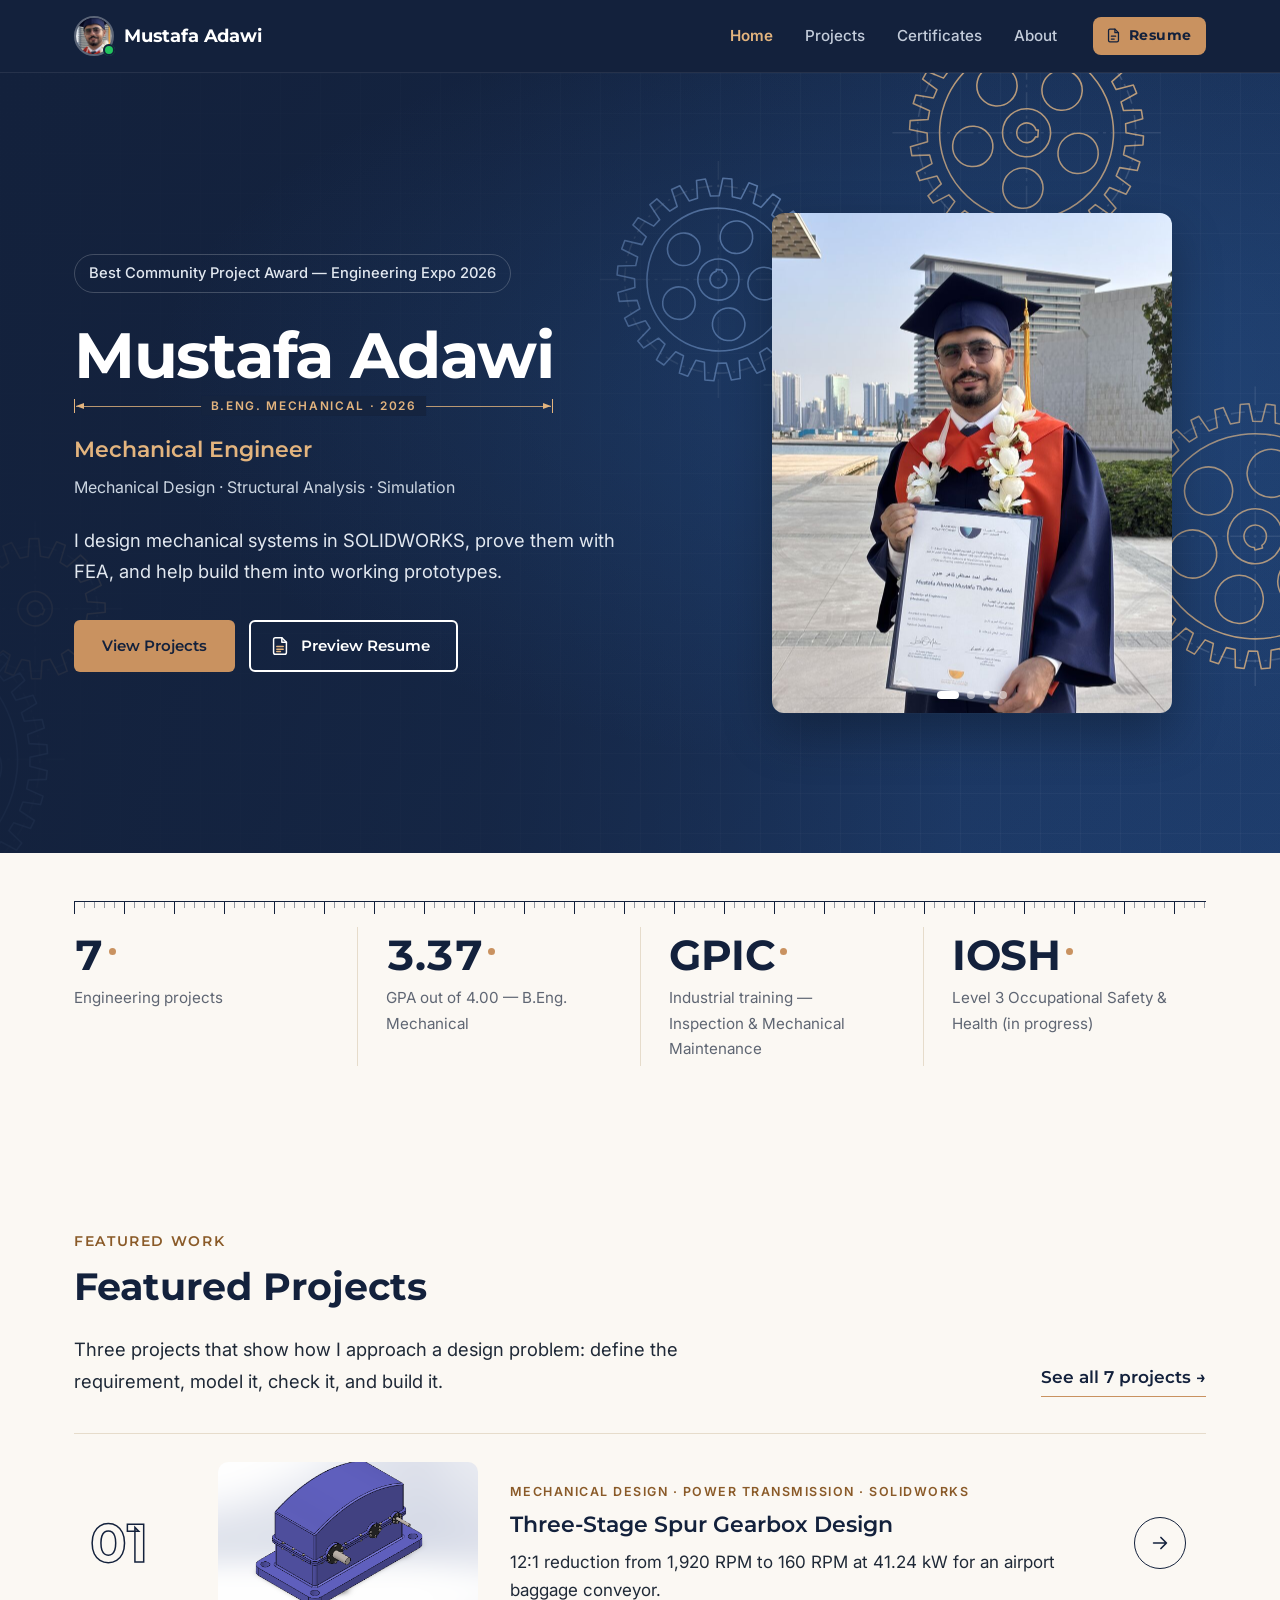
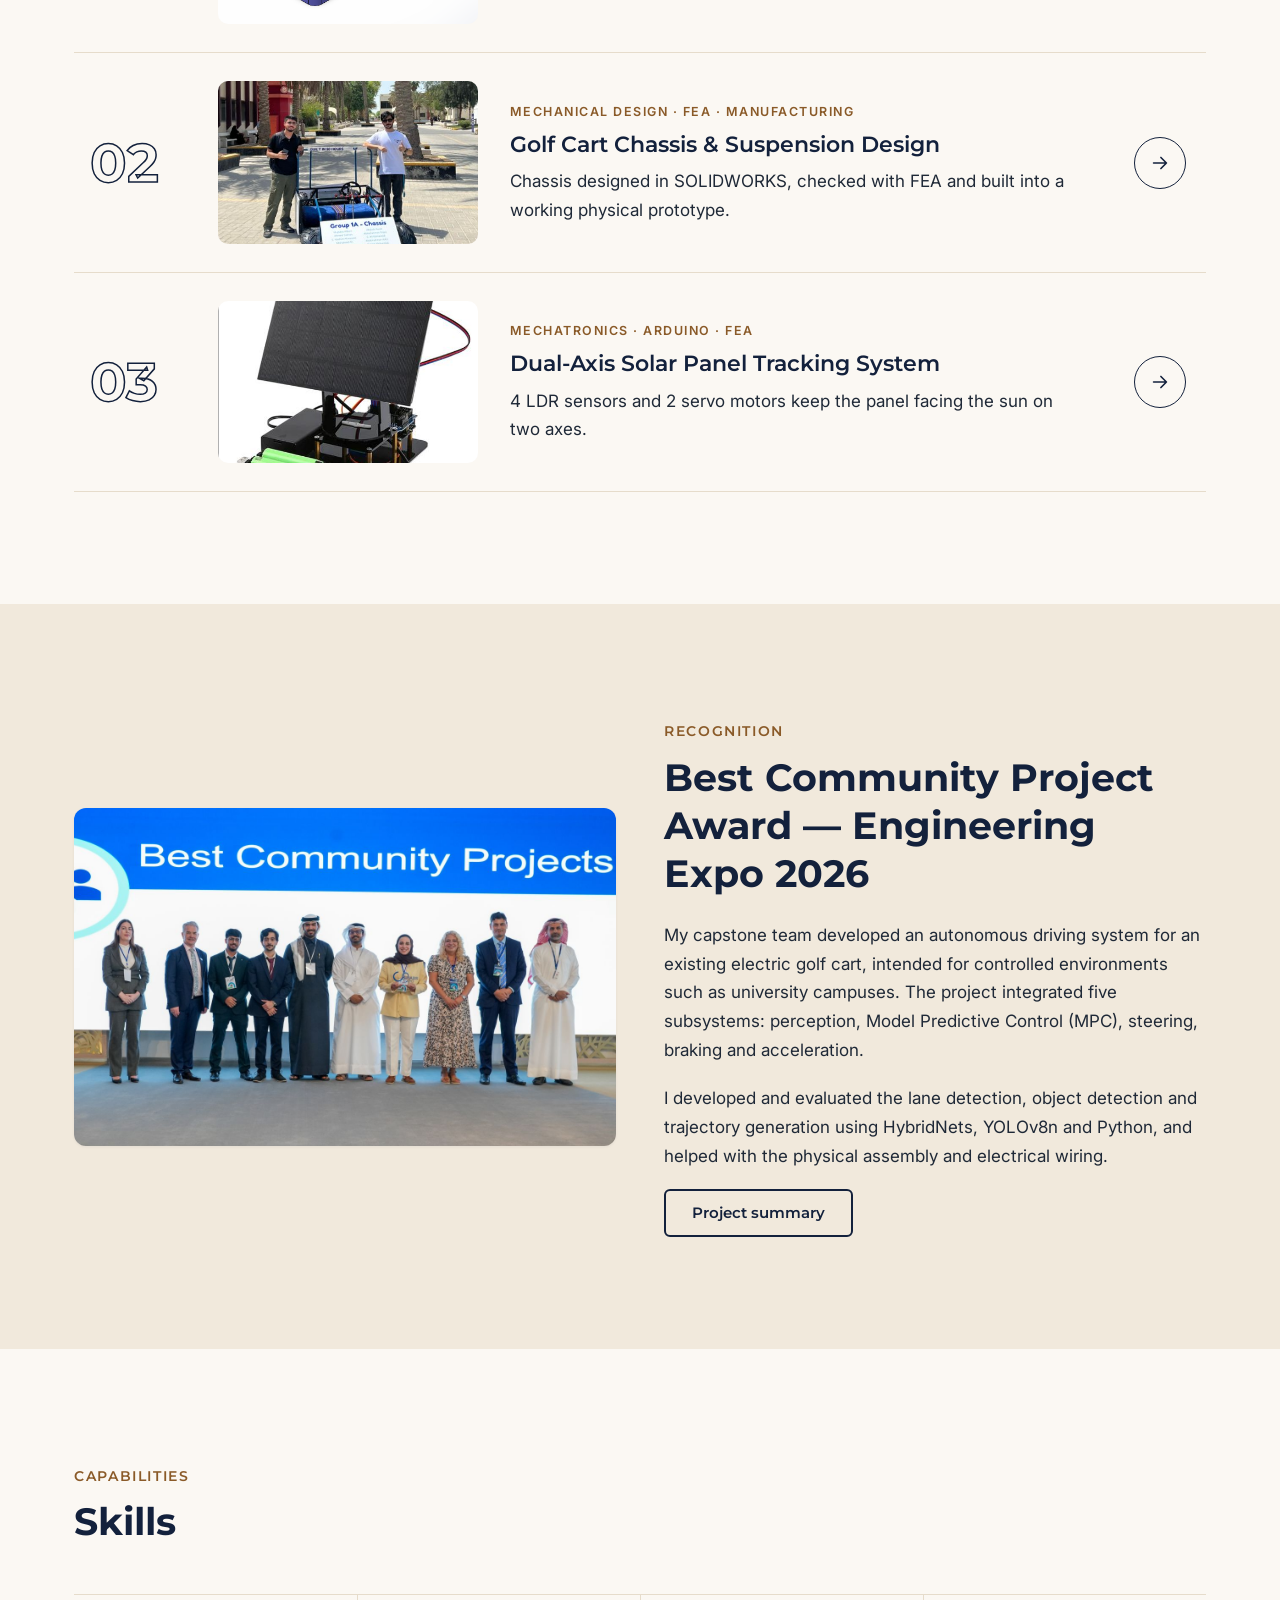
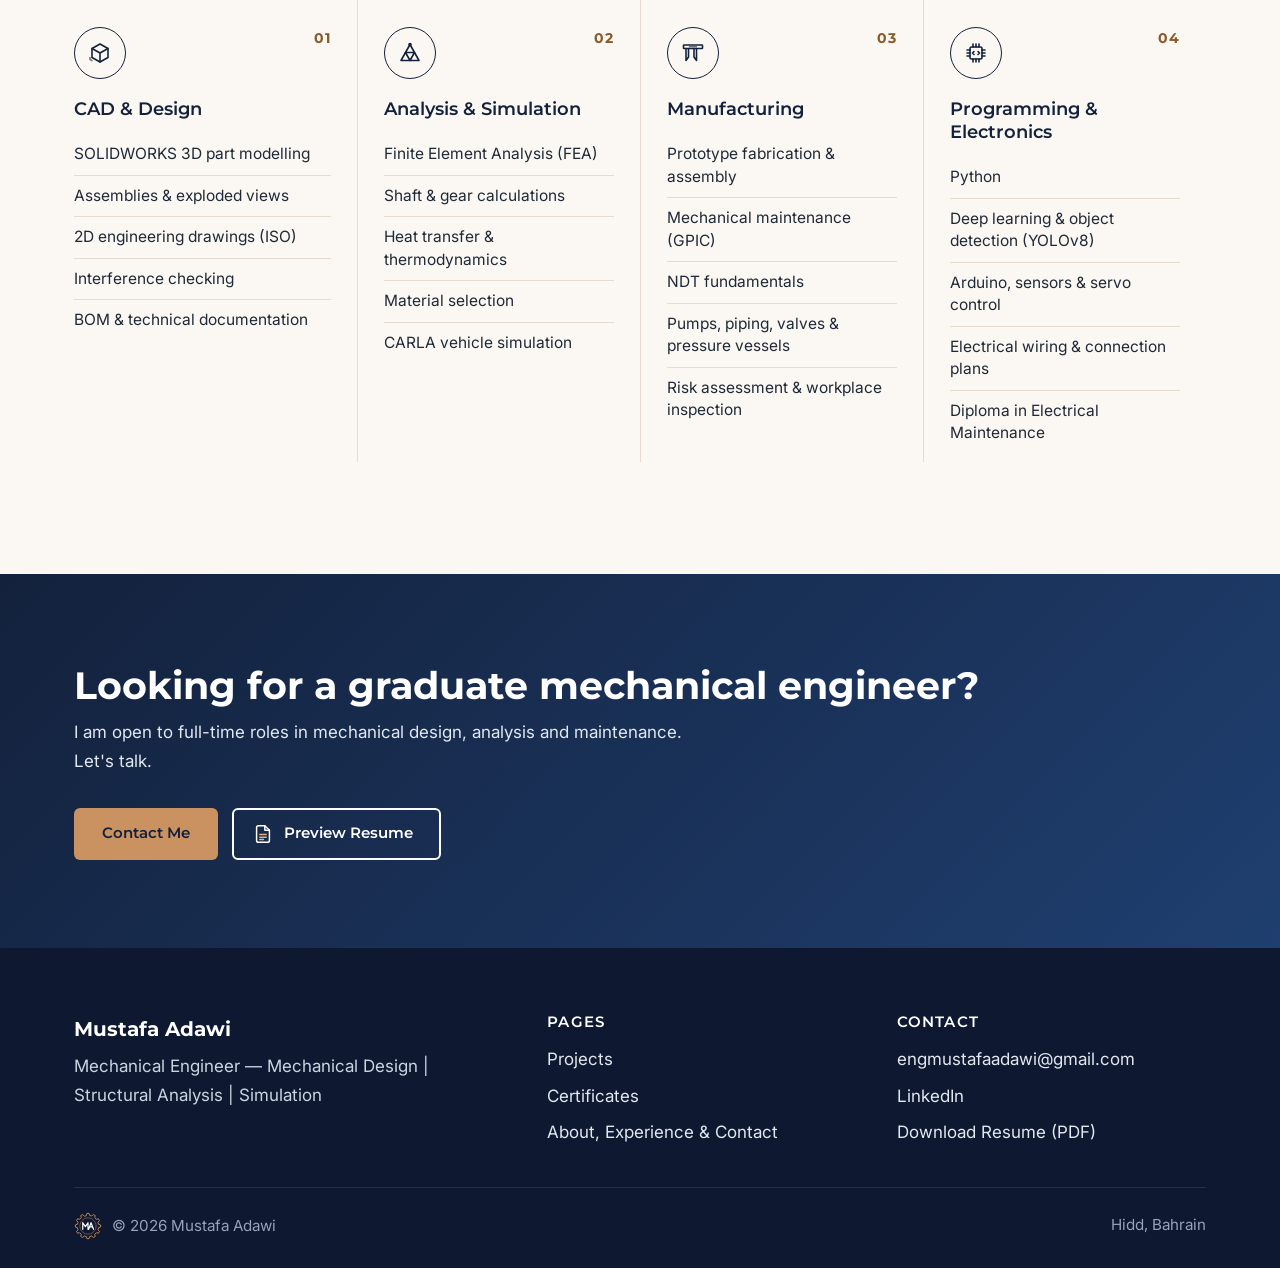
==== commit 6a55e643: "Add autonomous golf cart and refrigeration case studies, update roll bender, remove placeholders" ====
--- a/index.html
+++ b/index.html
@@ -143,7 +143,7 @@
           <h2>Best Community Project Award — Engineering Expo 2026</h2>
           <p>My capstone team developed an autonomous driving system for an existing electric golf cart, intended for controlled environments such as university campuses. The project integrated five subsystems: perception, Model Predictive Control (MPC), steering, braking and acceleration.</p>
           <p>I developed and evaluated the lane detection, object detection and trajectory generation using HybridNets, YOLOv8n and Python, and helped with the physical assembly and electrical wiring.</p>
-          <a class="btn btn--outline" href="projects.html#autonomous-golf-cart">Project summary</a>
+          <a class="btn btn--outline" href="projects/autonomous-golf-cart.html">Project summary</a>
         </div>
       </div>
     </section>
--- a/assets/css/style.css
+++ b/assets/css/style.css
@@ -567,7 +567,7 @@
 
 .info-bar {
   display: grid;
-  grid-template-columns: repeat(4, 1fr);
+  grid-template-columns: repeat(auto-fit, minmax(170px, 1fr));
   gap: 0;
   margin-top: 32px;
   border: 1px solid rgba(255,255,255,0.15);
@@ -603,7 +603,7 @@
 .case-hero-img img { width: 100%; height: 100%; object-fit: cover; }
 .case-hero-img img.fit-contain { object-fit: contain; background: #fff; }
 
-.metrics { display: grid; grid-template-columns: repeat(4, 1fr); gap: 20px; }
+.metrics { display: grid; grid-template-columns: repeat(auto-fit, minmax(180px, 1fr)); gap: 20px; }
 .metric {
   border-left: 4px solid var(--accent);
   background: var(--bg);
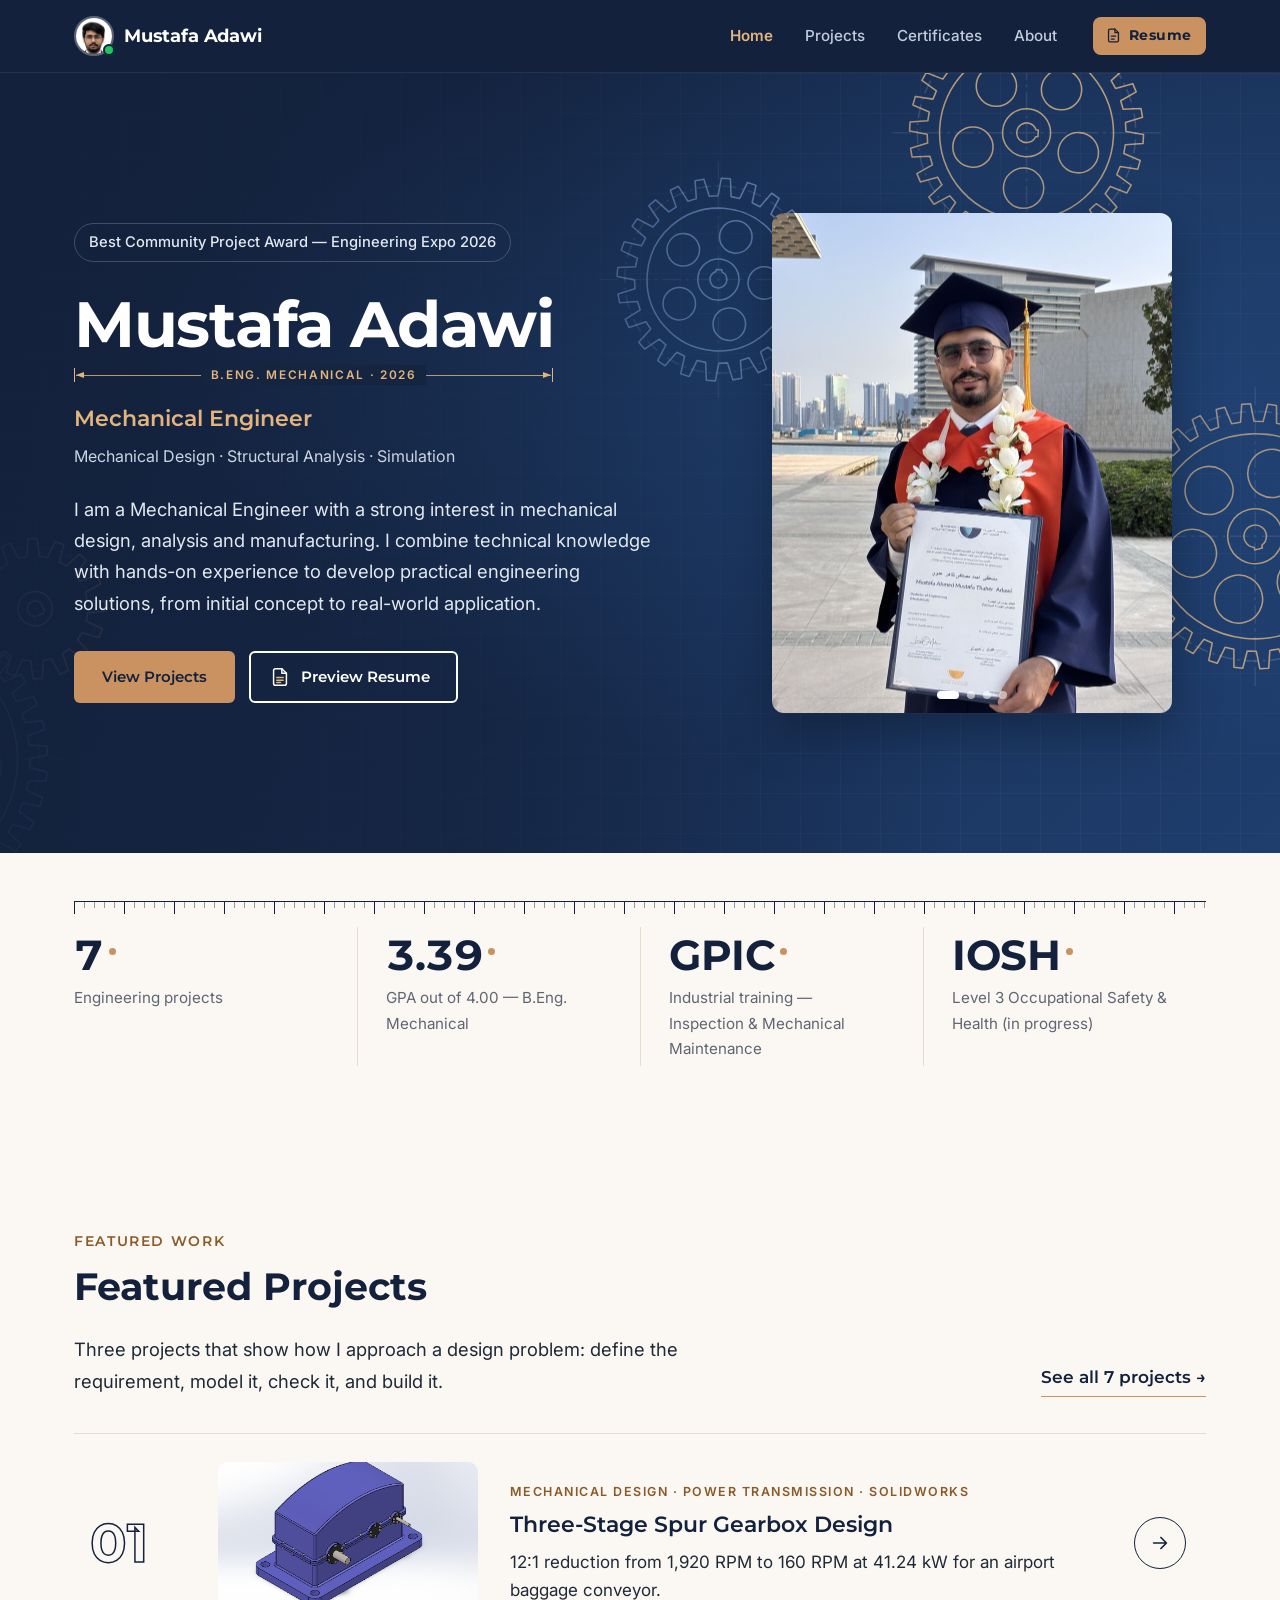
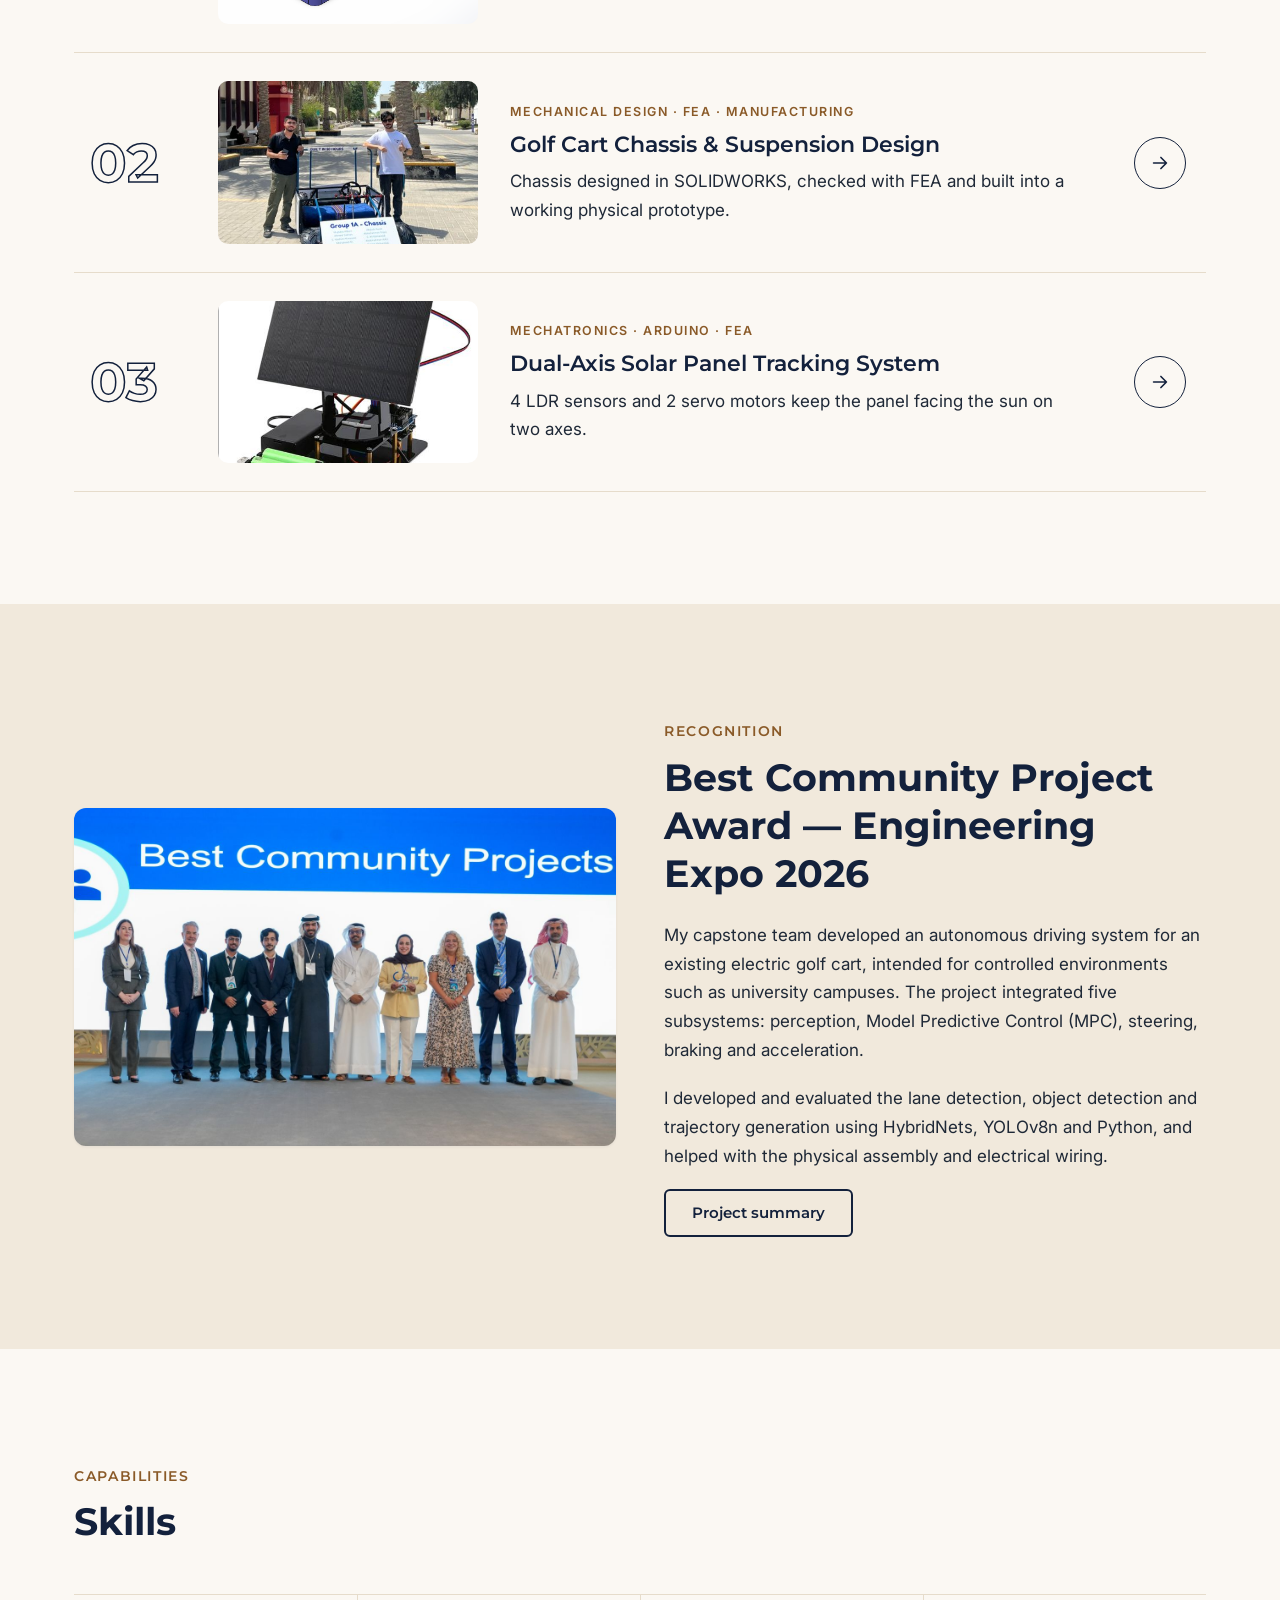
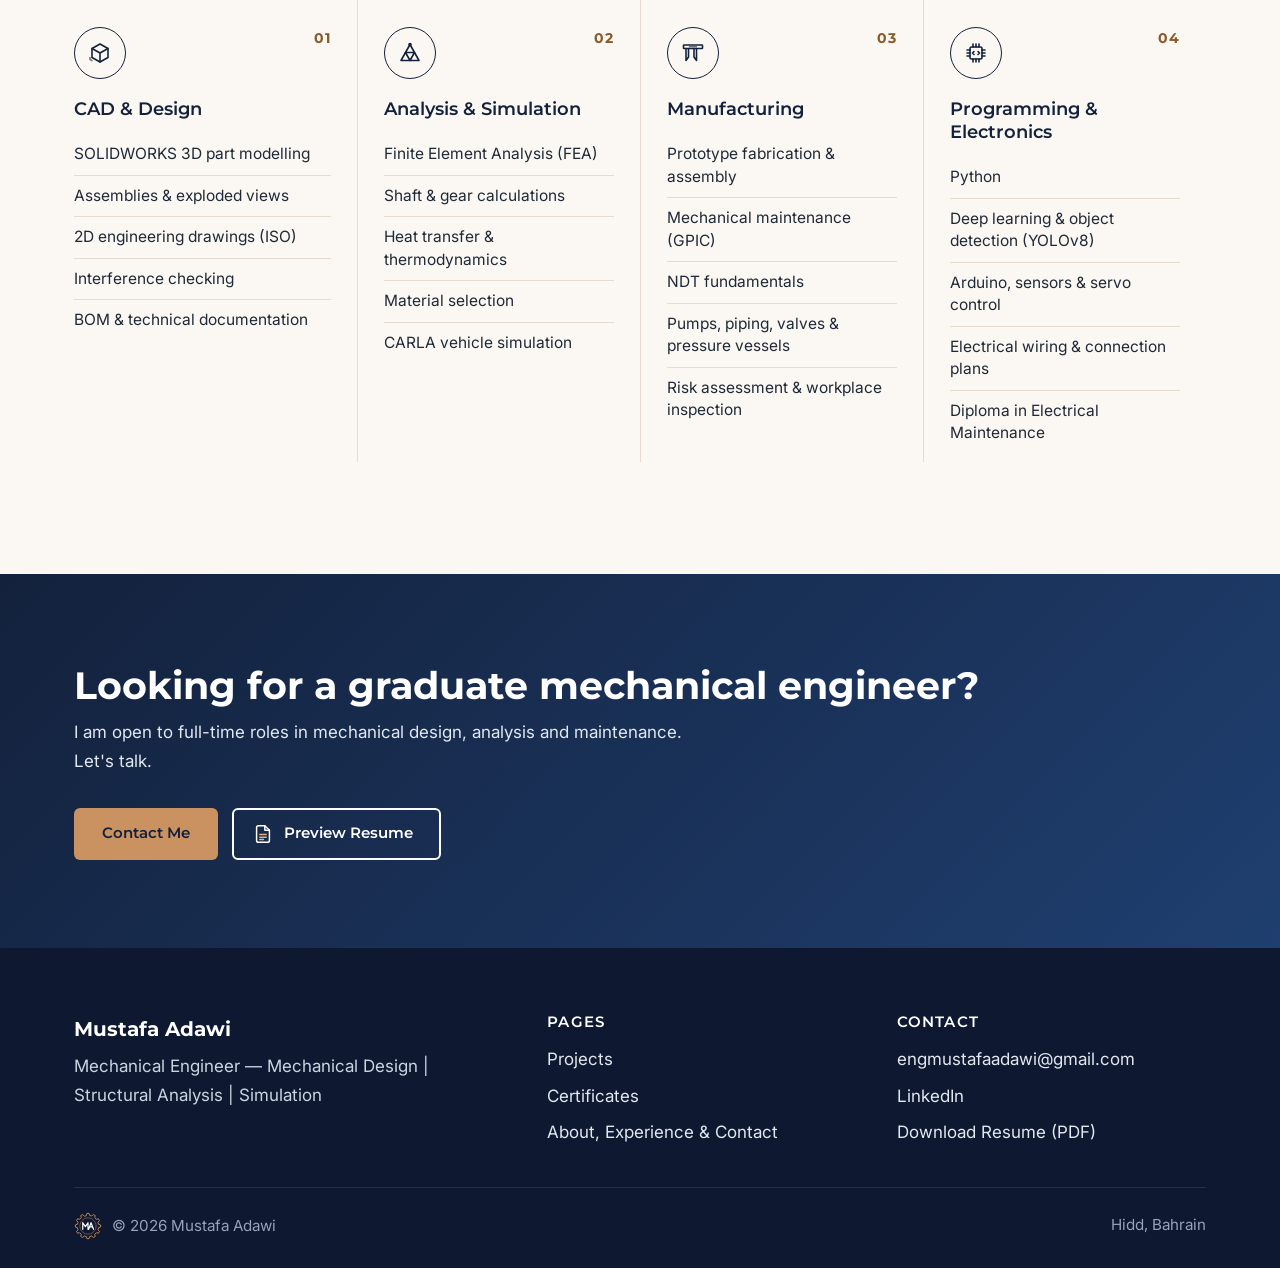
==== commit bb5ef24a: "Update home page introduction" ====
--- a/index.html
+++ b/index.html
@@ -48,7 +48,7 @@
           <p class="hero__role hero-anim">Mechanical Engineer</p>
           <p class="hero__disciplines hero-anim">Mechanical Design · Structural Analysis · Simulation</p>
 
-          <p class="hero__text hero-anim">I design mechanical systems in SOLIDWORKS, prove them with FEA, and help build them into working prototypes.</p>
+          <p class="hero__text hero-anim">I am a Mechanical Engineer with a strong interest in mechanical design, analysis and manufacturing. I combine technical knowledge with hands-on experience to develop practical engineering solutions, from initial concept to real-world application.</p>
           <div class="hero__actions hero-anim">
             <a class="btn btn--primary" href="projects.html">View Projects</a>
             <a class="btn btn--light btn-cv" href="assets/docs/Mustafa-Adawi-Resume.pdf" target="_blank" rel="noopener" data-cv-preview><span class="btn-cv__icon" aria-hidden="true"><svg viewBox="0 0 24 24" fill="none" stroke="currentColor" stroke-width="1.6" stroke-linecap="round" stroke-linejoin="round"><path d="M14 3H7a2 2 0 0 0-2 2v14a2 2 0 0 0 2 2h10a2 2 0 0 0 2-2V8l-5-5Z"/><path d="M14 3v5h5"/><path class="btn-cv__lines" d="M8.5 12.5h7M8.5 15.5h7M8.5 18h4"/></svg><span class="btn-cv__scan"></span></span><span>Preview Resume</span></a>
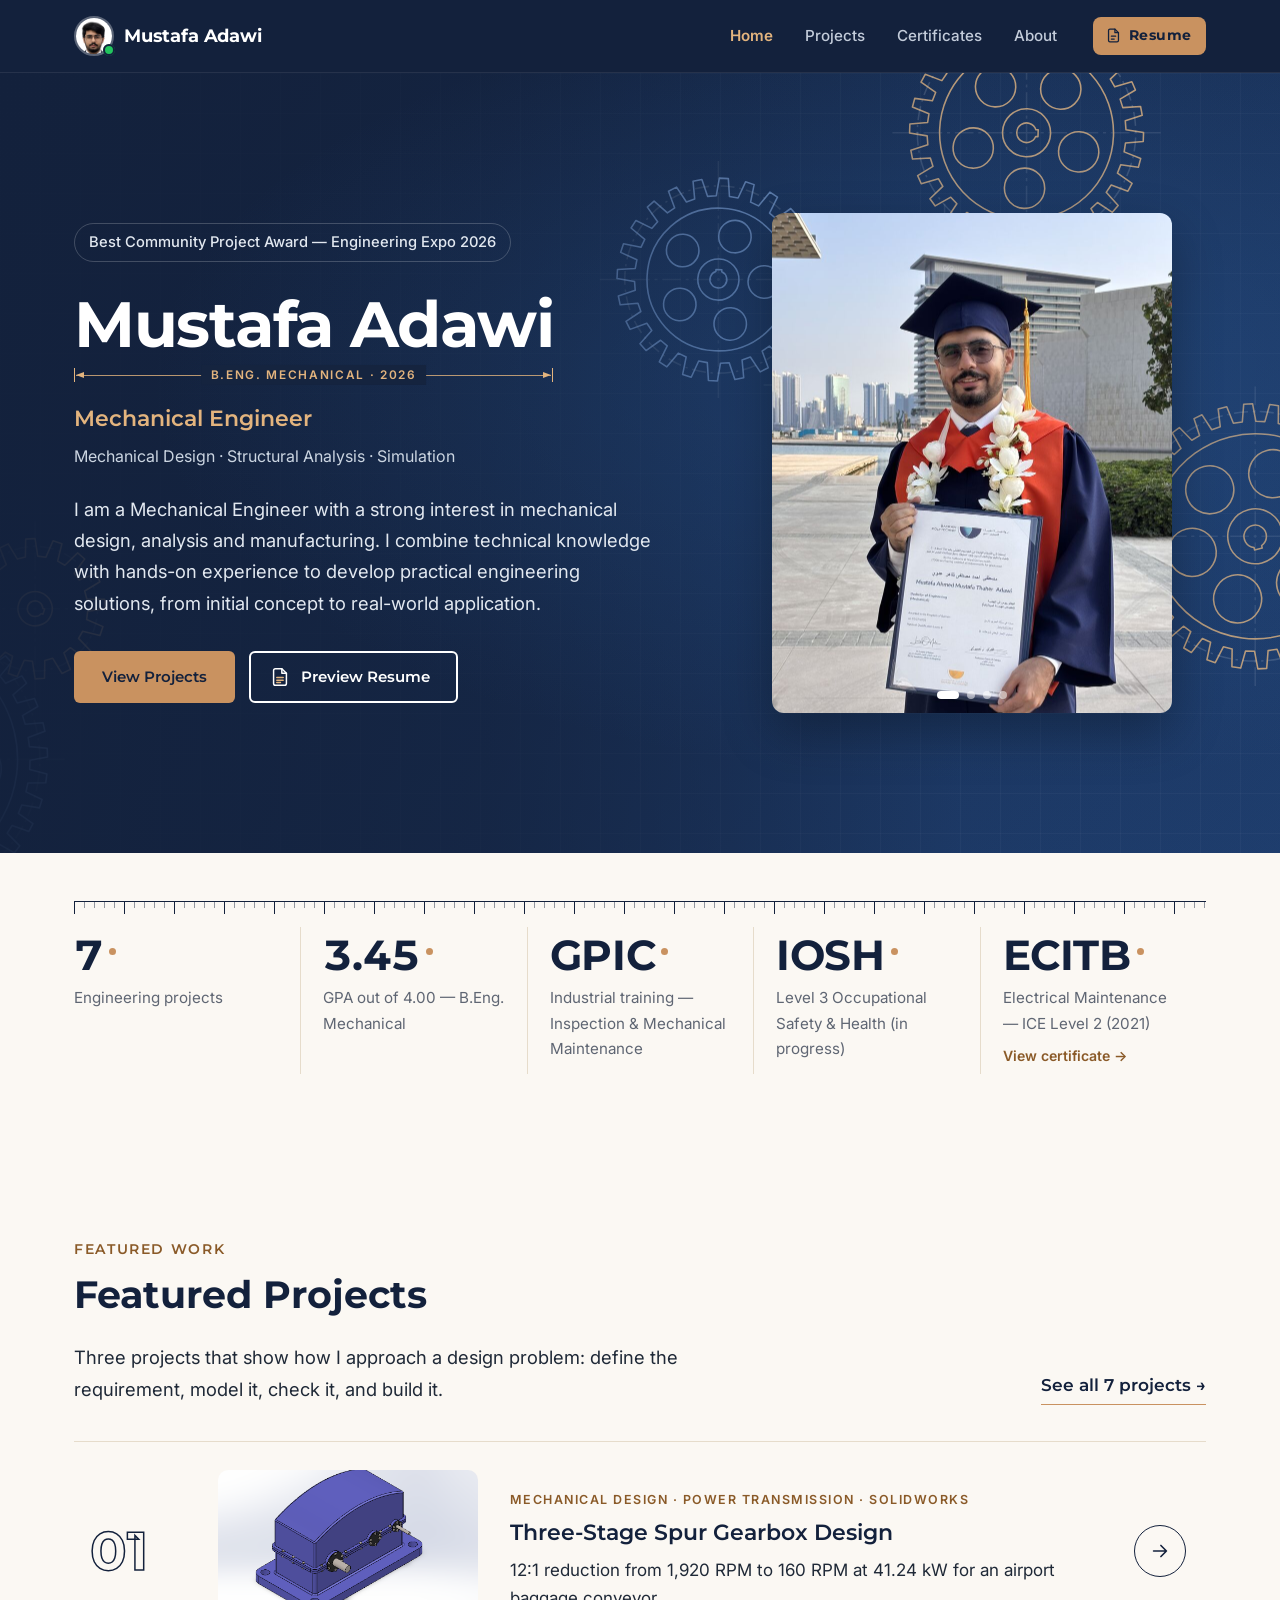
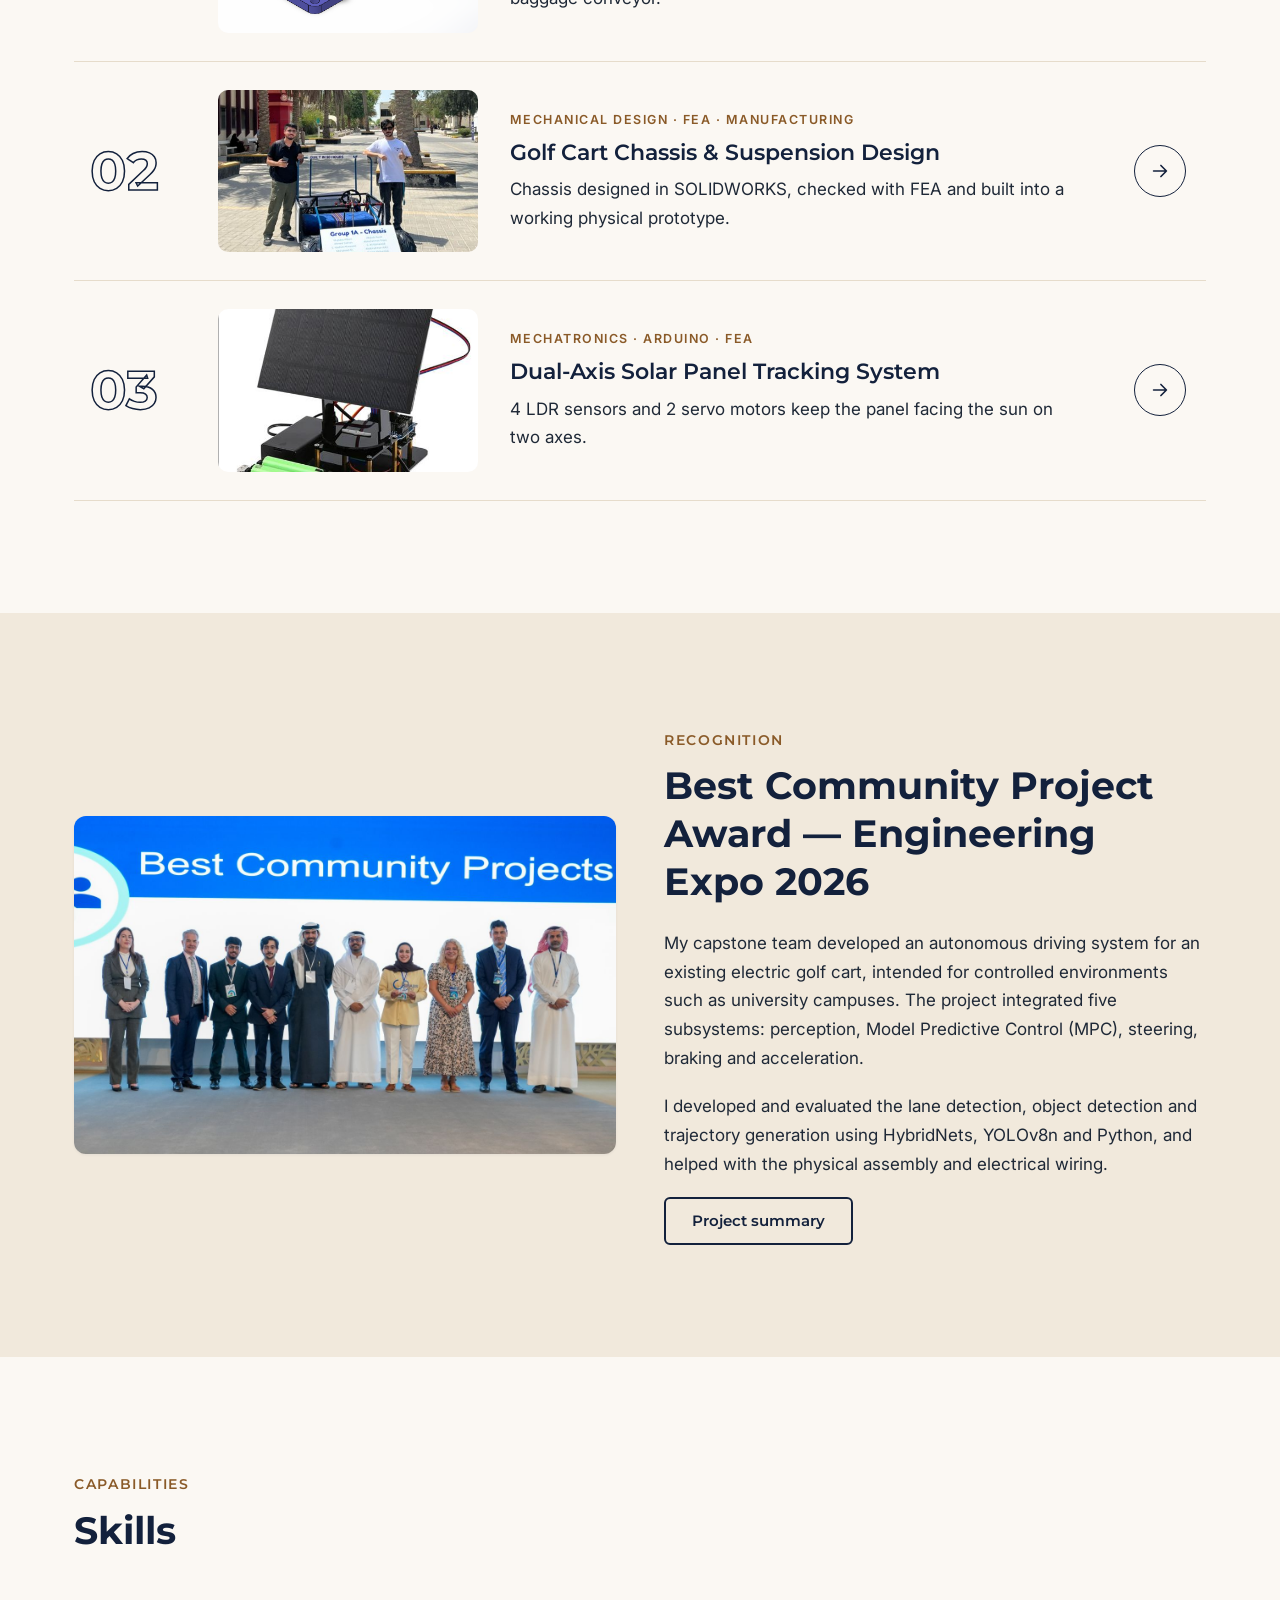
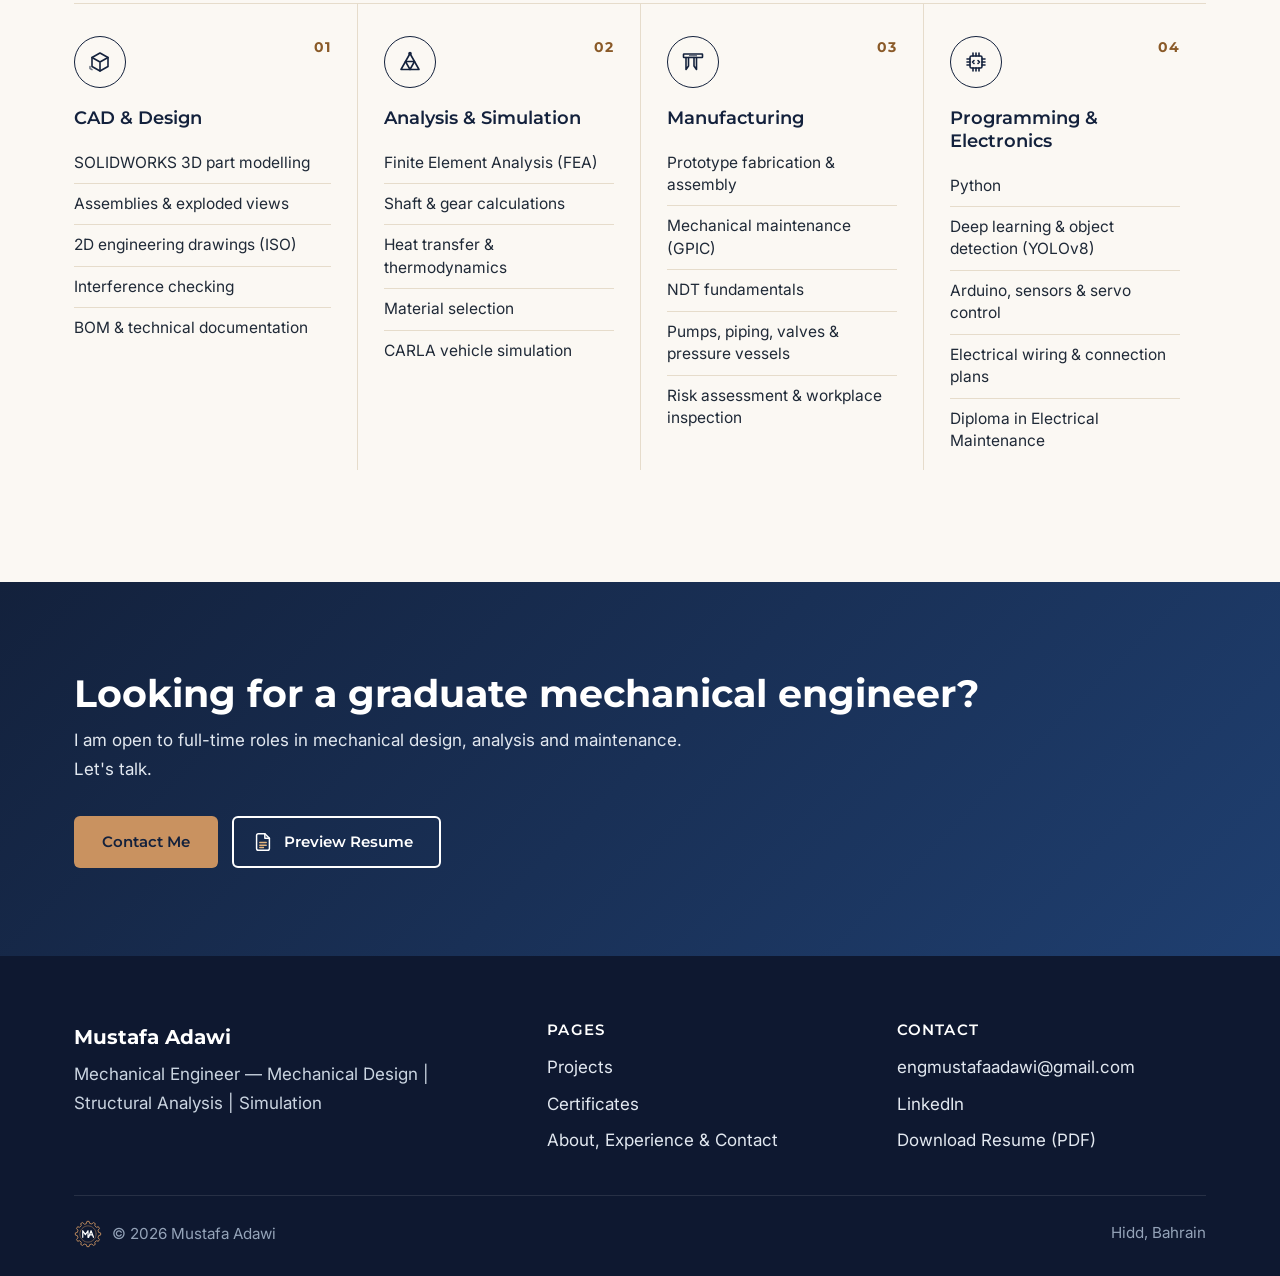
==== commit f2ad1378: "Add ECITB certificate to home page stats" ====
--- a/index.html
+++ b/index.html
@@ -77,6 +77,7 @@
           <div class="stat reveal"><div class="stat__value" data-count="3.46" data-decimals="2">3.46</div><div class="stat__label">GPA out of 4.00 — B.Eng. Mechanical</div></div>
           <div class="stat reveal"><div class="stat__value">GPIC</div><div class="stat__label">Industrial training — Inspection &amp; Mechanical Maintenance</div></div>
           <div class="stat reveal"><div class="stat__value">IOSH</div><div class="stat__label">Level 3 Occupational Safety &amp; Health (in progress)</div></div>
+          <div class="stat reveal"><div class="stat__value">ECITB</div><div class="stat__label">Electrical Maintenance — ICE Level 2 (2021)</div><button class="stat__link" type="button" data-cert="assets/img/cert-ecitb-electrical.jpg" data-cert-title="ECITB Electrical Maintenance — ICE Level 2">View certificate →</button></div>
         </div>
       </div>
     </section>
--- a/assets/css/style.css
+++ b/assets/css/style.css
@@ -1295,6 +1295,21 @@
   background: var(--accent);
 }
 .stats--ruler .stat__label { color: var(--muted); font-size: 0.95rem; max-width: 220px; }
+.stats--ruler { grid-template-columns: repeat(5, 1fr); }
+.stats--ruler .stat { padding-left: 22px; padding-right: 22px; }
+.stats--ruler .stat:first-child { padding-left: 0; }
+.stat__link {
+  margin-top: 8px;
+  padding: 0;
+  border: 0;
+  background: none;
+  font: inherit;
+  font-size: 0.88rem;
+  font-weight: 600;
+  color: var(--accent-dark);
+  cursor: pointer;
+}
+.stat__link:hover { text-decoration: underline; }
 @media (max-width: 960px) {
   .stats--ruler { gap: 28px 0; }
   .stats--ruler .stat:nth-child(odd) { border-left: 0; padding-left: 0; }
